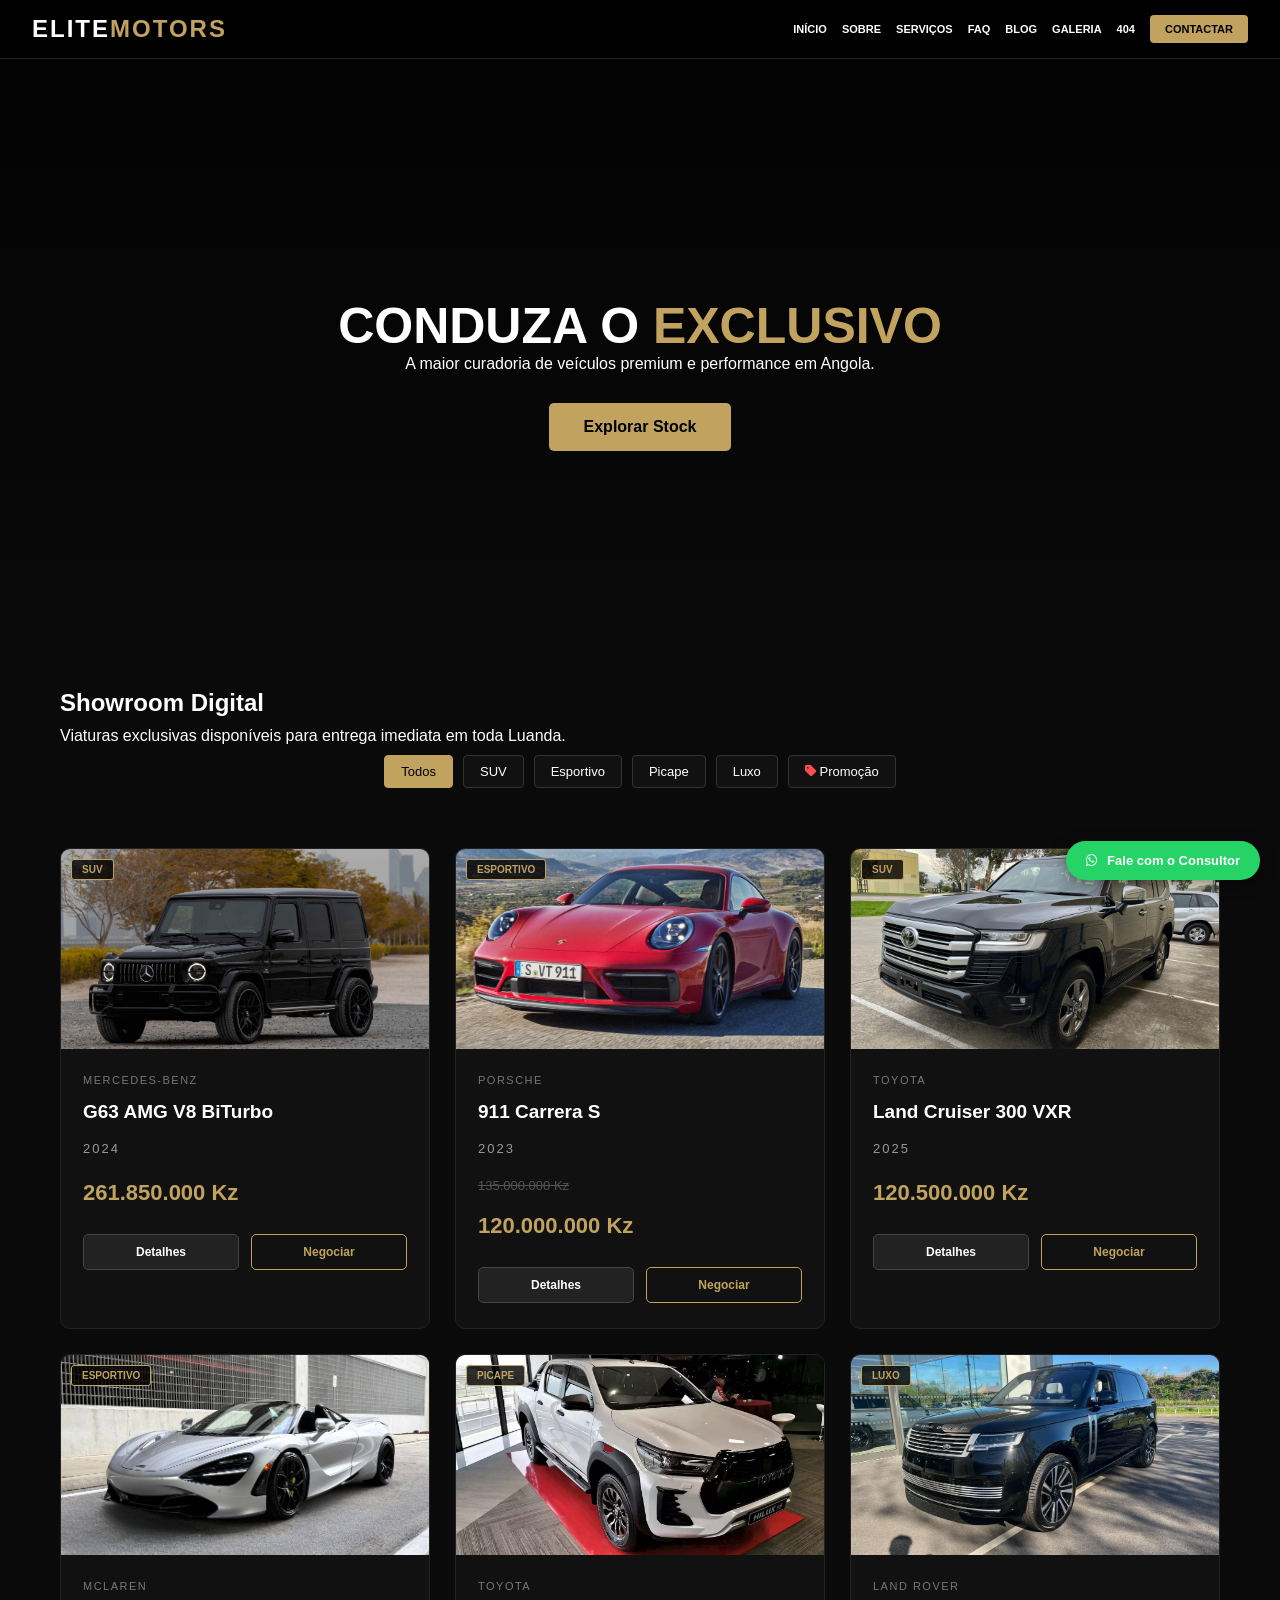
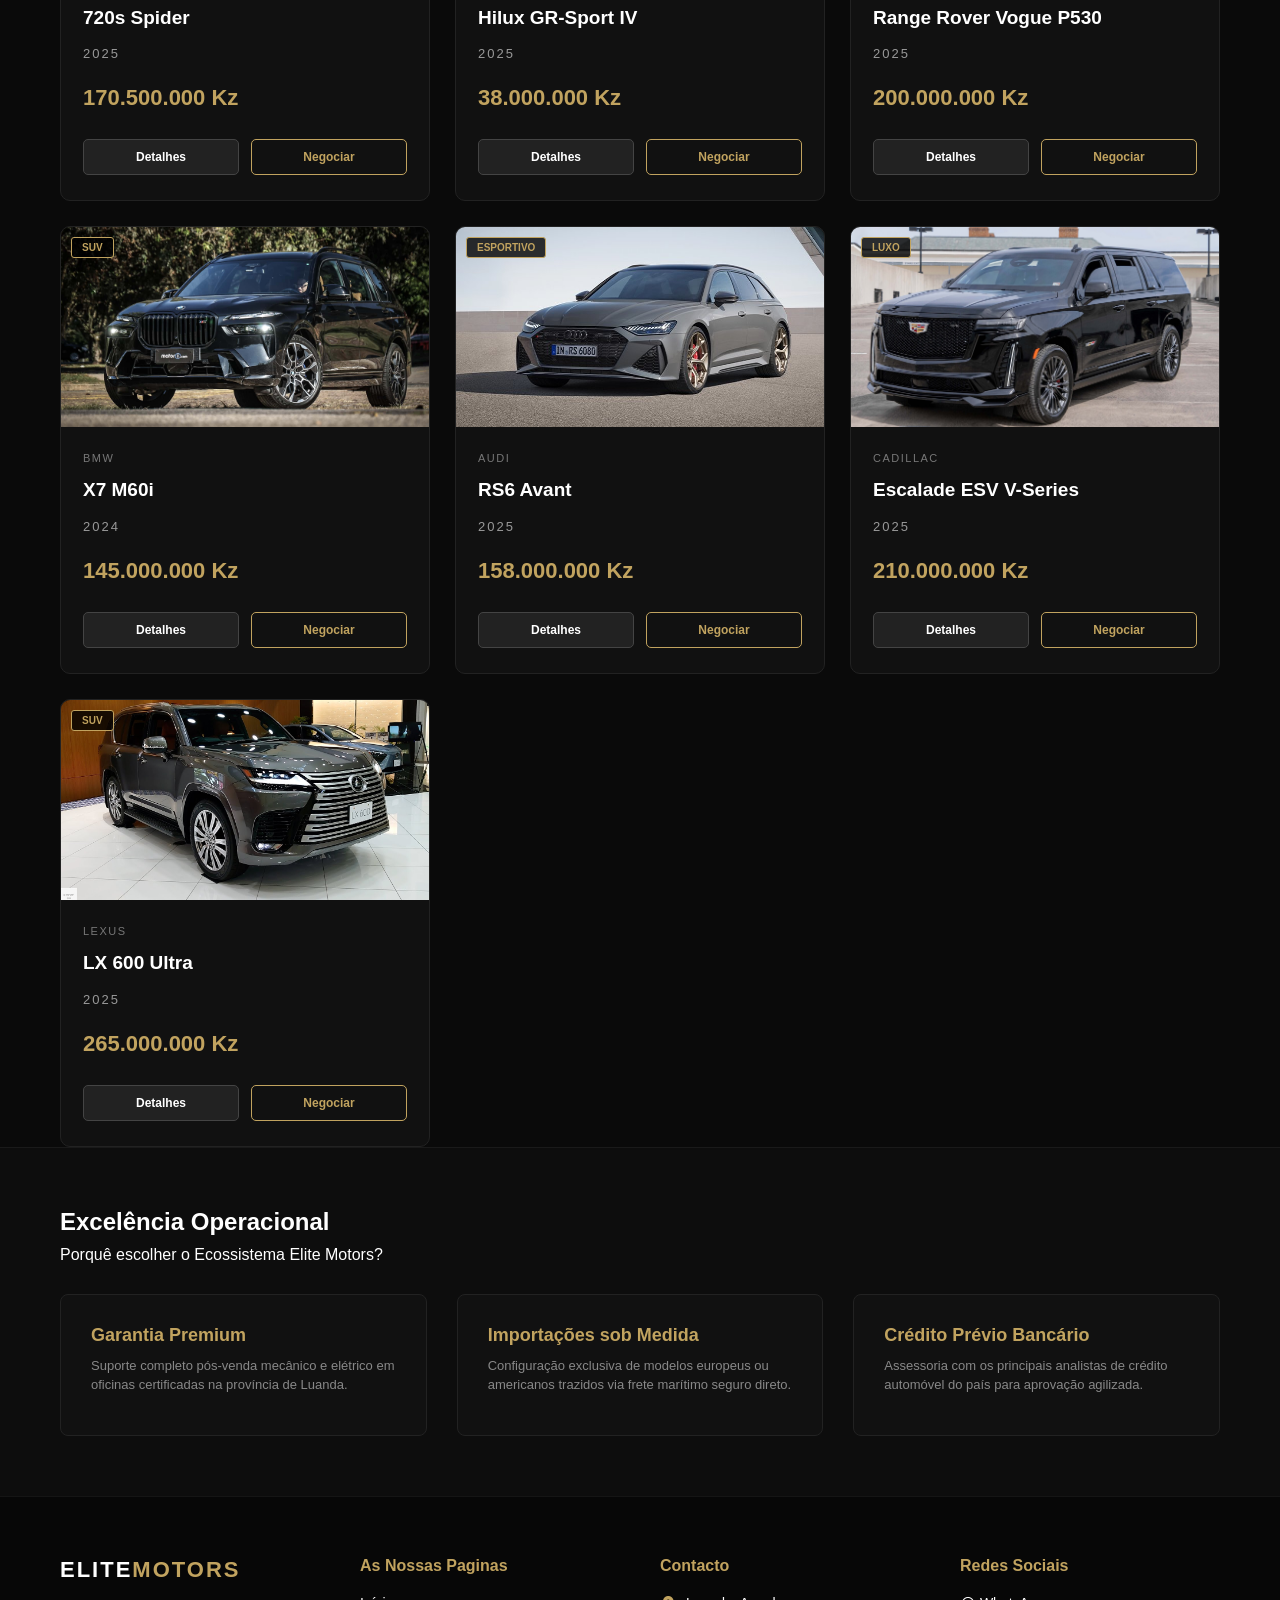
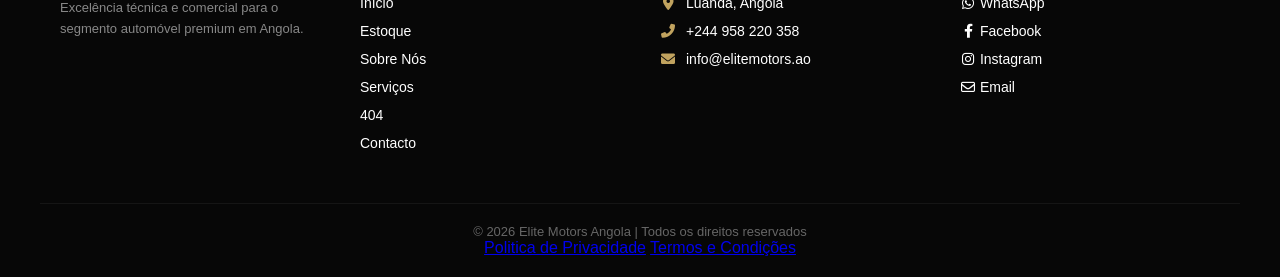
==== html/index.html @ 28da3665 "Add files via upload" ====
<!DOCTYPE html>
<html lang="pt-br">
<head>
    <meta charset="UTF-8">
    <meta name="viewport" content="width=device-width, initial-scale=1.0">
    <title>Elite Motors | Showroom Premium Luanda</title>
    <link rel="stylesheet" href="../css/style.css">
    <link rel="stylesheet" href="https://cdnjs.cloudflare.com/ajax/libs/font-awesome/6.0.0/css/all.min.css">
</head>
<body>
    <header class="header">
        <div class="header-container">
            <h1 class="logo">Elite<span>MOTORS</span></h1>
            <nav class="nav">
                <a href="index.html">Início</a>
                <a href="sobre.html">Sobre</a>
                <a href="servicos.html">Serviços</a>
                <a href="faq.html">faq</a>
                <a href="blog.html">blog</a>
                <a href="galeria.html">Galeria</a>
                <a href="404.html">404</a>
                <a href="contactos.html" class="btn-contato">Contactar</a>
            </nav>
        </div>
    </header>

    <section class="hero-main">
        <div class="container">
            <div class="hero-content">
                <h1>CONDUZA O <span>EXCLUSIVO</span></h1>
                <p>A maior curadoria de veículos premium e performance em Angola.</p>
                <a href="#estoque" class="btn-primary">Explorar Stock</a>
            </div>
        </div>
    </section>

    <main class="container" id="estoque">
        <div class="section-header">
            <h2>Showroom Digital</h2>
            <p>Viaturas exclusivas disponíveis para entrega imediata em toda Luanda.</p>
        </div>

        <div class="filter-tabs">
            <a href="#" class="filter-btn active">Todos</a>
            <a href="#" class="filter-btn">SUV</a>
            <a href="#" class="filter-btn">Esportivo</a>
            <a href="#" class="filter-btn">Picape</a>
            <a href="#" class="filter-btn">Luxo</a>
            <a href="#" class="filter-btn promo-btn"><i class="fas fa-tag"></i> Promoção</a>
        </div>

        <div class="grid-car">
            
            <div class="card suv luxo" data-category="suv">
                <div class="card-img">
                    <img src="../img/g63.jpg" alt="Mercedes G63">
                    <span class="badge-tipo">SUV</span>
                </div>
                <div class="card-info">
                    <span class="marca-tag">MERCEDES-BENZ</span>
                    <h3>G63 AMG V8 BiTurbo</h3>
                    <div class="specs-pills">2024</div>
                    <p class="preco-tag">261.850.000 Kz</p>
                    <div class="card-buttons">
                        <button class="btn-details" onclick="openModal('g63')">Detalhes</button>
                        <a href="https://wa.me/244958220358" class="btn-card">Negociar</a>
                    </div>
                </div>
            </div>

            <div class="card esportivo promo-card" data-category="esportivo">
                <div class="card-img">
                    <img src="../img/911.jpg" alt="Porsche 911">
                    <span class="badge-tipo">Esportivo</span>
                </div>
                <div class="card-info">
                    <span class="marca-tag">PORSCHE</span>
                    <h3>911 Carrera S</h3>
                    <div class="specs-pills">2023</div>
                    <p class="preco-antigo">135.000.000 Kz</p>
                    <p class="preco-tag">120.000.000 Kz</p>
                    <div class="card-buttons">
                        <button class="btn-details" onclick="openModal('p911')">Detalhes</button>
                        <a href="https://wa.me/244958220358" class="btn-card">Negociar</a>
                    </div>
                </div>
            </div>

            <div class="card suv" data-category="suv">
                <div class="card-img">
                    <img src="../img/lc.jpeg" alt="Toyota LC 300">
                    <span class="badge-tipo">SUV</span>
                </div>
                <div class="card-info">
                    <span class="marca-tag">TOYOTA</span>
                    <h3>Land Cruiser 300 VXR</h3>
                    <div class="specs-pills">2025</div>
                    <p class="preco-tag">120.500.000 Kz</p>
                    <div class="card-buttons">
                        <button class="btn-details" onclick="openModal('lc300')">Detalhes</button>
                        <a href="https://wa.me/244958220358" class="btn-card">Negociar</a>
                    </div>
                </div>
            </div>

            <div class="card esportivo luxo" data-category="esportivo">
                <div class="card-img">
                    <img src="../img/720s.jpg" alt="McLaren 720s">
                    <span class="badge-tipo">Esportivo</span>
                </div>
                <div class="card-info">
                    <span class="marca-tag">MCLAREN</span>
                    <h3>720s Spider</h3>
                    <div class="specs-pills">2025</div>
                    <p class="preco-tag">170.500.000 Kz</p>
                    <div class="card-buttons">
                        <button class="btn-details" onclick="openModal('mclaren')">Detalhes</button>
                        <a href="https://wa.me/244958220358" class="btn-card">Negociar</a>
                    </div>
                </div>
            </div>

            <div class="card picape" data-category="picape">
                <div class="card-img">
                    <img src="../img/hilux.jpg" alt="Hilux GR-Sport">
                    <span class="badge-tipo">Picape</span>
                </div>
                <div class="card-info">
                    <span class="marca-tag">TOYOTA</span>
                    <h3>Hilux GR-Sport IV</h3>
                    <div class="specs-pills">2025</div>
                    <p class="preco-tag">38.000.000 Kz</p>
                    <div class="card-buttons">
                        <button class="btn-details" onclick="openModal('hilux')">Detalhes</button>
                        <a href="https://wa.me/244958220358" class="btn-card">Negociar</a>
                    </div>
                </div>
            </div>

            <div class="card suv luxo" data-category="luxo">
                <div class="card-img">
                    <img src="../img/vogue.jpeg" alt="Range Rover Vogue">
                    <span class="badge-tipo">Luxo</span>
                </div>
                <div class="card-info">
                    <span class="marca-tag">LAND ROVER</span>
                    <h3>Range Rover Vogue P530</h3>
                    <div class="specs-pills">2025</div>
                    <p class="preco-tag">200.000.000 Kz</p>
                    <div class="card-buttons">
                        <button class="btn-details" onclick="openModal('vogue')">Detalhes</button>
                        <a href="https://wa.me/244958220358" class="btn-card">Negociar</a>
                    </div>
                </div>
            </div>

            <div class="card suv luxo" data-category="suv">
                <div class="card-img">
                    <img src="../img/x7.jpg" alt="BMW X7">
                    <span class="badge-tipo">SUV</span>
                </div>
                <div class="card-info">
                    <span class="marca-tag">BMW</span>
                    <h3>X7 M60i</h3>
                    <div class="specs-pills">2024</div>
                    <p class="preco-tag">145.000.000 Kz</p>
                    <div class="card-buttons">
                        <button class="btn-details" onclick="openModal('bmwx7')">Detalhes</button>
                        <a href="https://wa.me/244958220358" class="btn-card">Negociar</a>
                    </div>
                </div>
            </div>

            <div class="card esportivo luxo" data-category="esportivo">
                <div class="card-img">
                    <img src="../img/rs6.jpg" alt="Audi RS6">
                    <span class="badge-tipo">Esportivo</span>
                </div>
                <div class="card-info">
                    <span class="marca-tag">AUDI</span>
                    <h3>RS6 Avant</h3>
                    <div class="specs-pills">2025</div>
                    <p class="preco-tag">158.000.000 Kz</p>
                    <div class="card-buttons">
                        <button class="btn-details" onclick="openModal('audirs6')">Detalhes</button>
                        <a href="https://wa.me/244958220358" class="btn-card">Negociar</a>
                    </div>
                </div>
            </div>

            <div class="card suv luxo" data-category="luxo">
                <div class="card-img">
                    <img src="../img/escalade.jpg" alt="Cadillac Escalade">
                    <span class="badge-tipo">Luxo</span>
                </div>
                <div class="card-info">
                    <span class="marca-tag">CADILLAC</span>
                    <h3>Escalade ESV V-Series</h3>
                    <div class="specs-pills">2025</div>
                    <p class="preco-tag">210.000.000 Kz</p>
                    <div class="card-buttons">
                        <button class="btn-details" onclick="openModal('escalade')">Detalhes</button>
                        <a href="https://wa.me/244958220358" class="btn-card">Negociar</a>
                    </div>
                </div>
            </div>

            <div class="card suv luxo" data-category="suv">
                <div class="card-img">
                    <img src="../img/lx600.jpg" alt="Lexus LX 600">
                    <span class="badge-tipo">SUV</span>
                </div>
                <div class="card-info">
                    <span class="marca-tag">LEXUS</span>
                    <h3>LX 600 Ultra</h3>
                    <div class="specs-pills">2025</div>
                    <p class="preco-tag">265.000.000 Kz</p>
                    <div class="card-buttons">
                        <button class="btn-details" onclick="openModal('lx600')">Detalhes</button>
                        <a href="https://wa.me/244958220358" class="btn-card">Negociar</a>
                    </div>
                </div>
            </div>

        </div>
    </main>

    <section class="home-marketing-section">
        <div class="container">
            <h2 >Excelência Operacional</h2>
            <p>Porquê escolher o Ecossistema Elite Motors?</p>
            <div class="marketing-grid">
                <div class="marketing-card">
                    <h3>Garantia Premium</h3>
                    <p>Suporte completo pós-venda mecânico e elétrico em oficinas certificadas na província de Luanda.</p>
                </div>
                <div class="marketing-card">
                    <h3>Importações sob Medida</h3>
                    <p>Configuração exclusiva de modelos europeus ou americanos trazidos via frete marítimo seguro direto.</p>
                </div>
                <div class="marketing-card">
                    <h3>Crédito Prévio Bancário</h3>
                    <p>Assessoria com os principais analistas de crédito automóvel do país para aprovação agilizada.</p>
                </div>
            </div>
        </div>
    </section>

    <div id="carModal" class="modal">
        <div class="modal-content">
            <span class="close-modal">&times;</span>
            <div class="modal-grid">
                
                <div class="modal-gallery">
                    <img id="mainModalImg" src="" alt="Destaque">
                    <div class="thumb-container" id="thumbContainer"></div>
                </div>
                
                <div class="modal-info-side">
                    <h2 id="modalTitle">Nome do Carro</h2>
                    <p class="modal-price" id="modalPrice">0 Kz</p>
                    
                    <div class="specs-grid">
                        <div class="spec-box"><strong>Ano:</strong> <span id="specAno"></span></div>
                        <div class="spec-box"><strong>Cor:</strong> <span id="specCor"></span></div>
                        <div class="spec-box"><strong>Transmissão:</strong> <span id="specTrans"></span></div>
                        <div class="spec-box"><strong>Combustível:</strong> <span id="specFuel"></span></div>
                        <div class="spec-box"><strong>Quilometragem:</strong> <span id="specKm"></span></div>
                    </div>

                    <div class="finance-simulator">
                        <h3>Simular Crédito Automóvel</h3>
                        <div class="sim-field">
                            <label for="financeDownpayment">Entrada Inicial (Kz):</label>
                            <input type="number" id="financeDownpayment" value="0" oninput="calculateFinance()">
                        </div>
                        <div class="sim-field">
                            <label for="financeMonths">Prazo de Pagamento:</label>
                            <select id="financeMonths" name="financeMonths" onchange="calculateFinance()">
                                <option value="12">12 Meses</option>
                                <option value="24">24 Meses</option>
                                <option value="36" selected>36 Meses</option>
                                <option value="48">48 Meses</option>
                                <option value="60">60 Meses</option>
                            </select>
                        </div>
                        <div class="sim-result">
                            <p>Prestação Estimada:</p>
                            <span id="monthlyInstallment">0 Kz / mês</span>
                            <small id="simError"></small>
                        </div>
                    </div>
                    <a href="https://wa.me/244958220358" class="btn-primary">Reservar Agora</a>
                </div>
            </div>
        </div>
    </div>

   <footer class="footer-premium">
    <div class="footer-container">
        
        <!-- Coluna 1: Logo e Slogan -->
        <div class="footer-column footer-brand">
            <h2 class="logo">Elite<span>MOTORS</span></h2>
            <p class="footer-slogan">Excelência técnica e comercial para o segmento automóvel premium em Angola.</p>
        </div>
        
        <!-- Coluna 2: Links Rápidos -->
        <div class="footer-column">
            <h3>As nossas paginas</h3>
            <ul class="footer-links">
                <li><a href="index.html">Início</a></li>
                <li><a href="index.html#estoque">Estoque</a></li>
                <li><a href="sobre.html">Sobre Nós</a></li>
                <li><a href="servicos.html">Serviços</a></li>
                <li><a href="404.html">404</a></li>
                <li><a href="contactos.html">Contacto</a></li>
            </ul>
        </div>
        
        <!-- Coluna 3: Contactos Oficiais -->
        <div class="footer-column">
            <h3>Contacto</h3>
            <ul class="footer-info">
                <li><i class="fas fa-map-marker-alt"></i> Luanda, Angola</li>
                <li><i class="fas fa-phone-alt"></i> +244 958 220 358</li>
                <li><i class="fas fa-envelope"></i> info@elitemotors.ao</li>
            </ul>
        </div>
        
        <!-- Coluna 4: Redes Sociais -->
        <div class="footer-column">
        <h3>Redes sociais</h3>
        <ul class="footer-socials">
        <li><a href="https://wa.me/244958220358" target="_blank" rel="noopener"><i class="fab fa-whatsapp"></i> WhatsApp</a></li>
        <li><a href="https://facebook.com" target="_blank" rel="noopener"><i class="fab fa-facebook-f"></i> Facebook</a></li>
        <li><a href="https://instagram.com" target="_blank" rel="noopener"><i class="fab fa-instagram"></i> Instagram</a></li>
        <li><a href="mailto:info@elitemotors.ao"><i class="far fa-envelope"></i> Email</a></li>
     </ul>
    </div>
    
    </div>

    <!-- Linha de Direitos Autorais inferior -->
    <div class="footer-bottom">
        <p>&copy; 2026 Elite Motors Angola | Todos os direitos reservados</p>
        <div>
            <a href="politica.html">Politica de Privacidade</a>
            <a href="termos.html">Termos e Condições</a>
        </div>
    </div>
</footer>

    <a href="https://wa.me/244958220358" class="whatsapp-fixed">
        <i class="fab fa-whatsapp"></i>
        <span>Fale com o Consultor</span>
    </a>
    <script src="../js/script.js"></script>
</body>
</html>
---- css/style.css ----
/* =========================================
   1.CONFIGURAÇÕES GERAIS
   ========================================= */
:root {
    --gold: #c1a35f;
    --dark-bg: #0a0a0a;
    --card-bg: #111111;
    --white: #ffffff;
    --promo-red: #ff4d4d;
    --transition: 0.3s ease;
}

* { 
    margin: 0; 
    padding: 0; 
    box-sizing: border-box; 
}

body { 
    background: var(--dark-bg); 
    color: var(--white); 
    font-family: 'Inter', sans-serif; 
    overflow-x: hidden; 
}

.container { 
    max-width: 1200px; 
    margin: 0 auto; 
    padding: 0 20px;
}

/* =========================================
   2. HEADER, LOGO E MENU DE NAVEGAÇÃO
   ========================================= */
.header { 
    background: rgba(0,0,0,0.95); 
    padding: 15px 0; 
    position: sticky; 
    top: 0; 
    z-index: 1000; 
    border-bottom: 1px solid #222; 
    width: 100%;
}

.header-container { 
    display: flex; 
    justify-content: space-between; 
    align-items: center; 
    max-width: 95%; 
    margin: 0 auto; 
}

.logo { 
    font-size: 24px; 
    letter-spacing: 2px; 
    text-transform: uppercase; 
    font-weight: 900; 
}

.logo span { 
    color: var(--gold); 
}

.nav { 
    display: flex; 
    align-items: center; 
    gap: 15px; 
}

.nav a { 
    color: #fff; 
    text-decoration: none; 
    font-size: 11px; 
    text-transform: uppercase; 
    font-weight: 600; 
    transition: var(--transition);
}

.nav a:hover {
    color: var(--gold);
}

.btn-contato { 
    background: var(--gold); 
    color: #000 !important; 
    padding: 8px 15px; 
    border-radius: 4px; 
    font-weight: bold;
}

.btn-contato:hover {
    background: #fff;
}

/* =========================================
   3. SECÇÃO HERO (PRINCIPAL E SUB-PÁGINAS)
   ========================================= */
.hero-main { 
    height: 70vh; 
    background: linear-gradient(rgba(0,0,0,0.7), var(--dark-bg)), url('https://images.unsplash.com/photo-1503376780353-7e6692767b70?auto=format&fit=crop&q=80&w=1920') center/cover; 
    display: flex; 
    align-items: center; 
    text-align: center; 
}

.hero-content h1 { 
    font-size: 50px; 
    font-weight: 900; 
}

.hero-content span { 
    color: var(--gold); 
}

.hero-sub {
    padding: 60px 0; 
    text-align: center; 
}

.btn-primary { 
    background: var(--gold); 
    color: #000; 
    padding: 15px 35px; 
    text-decoration: none; 
    font-weight: bold; 
    border-radius: 5px; 
    display: inline-block; 
    margin-top: 20px; 
    border: none; 
    cursor: pointer; 
    transition: var(--transition);
}

.btn-primary:hover {
    background: #fff;
}

/* =========================================
   4. FILTROS DE PESQUISA (SHOWROOM)
   ========================================= */
.filter-tabs { 
    display: flex; 
    justify-content: center; 
    gap: 10px; 
    margin-bottom: 30px; 
    flex-wrap: wrap;
}

.filter-btn { 
    background: #111; 
    color: #fff; 
    padding: 8px 16px; 
    text-decoration: none; 
    border-radius: 4px; 
    border: 1px solid #333; 
    font-size: 13px; 
    transition: var(--transition);
}

.filter-btn.active, .filter-btn:hover { 
    background: var(--gold); 
    color: #000; 
    border-color: var(--gold);
}

.promo-btn i {
    color: var(--promo-red);
}

/* =========================================
   5. GRID DO SHOWROOM E CARDS DE VIATURAS
   ========================================= */
.container h2, 
.container p {
    margin-bottom: 10px;
}

.grid-car { 
    display: grid; 
    grid-template-columns: repeat(auto-fill, minmax(300px, 1fr)); 
    gap: 25px; 
    margin-top: 60px; 
}

.card { 
    background: var(--card-bg); 
    border-radius: 10px; 
    overflow: hidden; 
    border: 1px solid #222; 
    transition: transform var(--transition);
}

.card:hover {
    transform: translateY(-5px);
}

.card-img { 
    height: 200px; 
    width: 100%; 
    position: relative; 
    overflow: hidden;
    background: #1a1a1a;
}

.card-img img { 
    width: 100%; 
    height: 100%; 
    object-fit: cover; 
}

.badge-tipo {
    position: absolute;
    top: 10px;
    left: 10px;
    background: rgba(0,0,0,0.8);
    color: var(--gold);
    padding: 4px 10px;
    font-size: 10px;
    font-weight: bold;
    text-transform: uppercase;
    border-radius: 3px;
    border: 1px solid var(--gold);
}

.card-info { 
    padding: 25px 22px; 
    display: flex;
    flex-direction: column;
    gap: 8px; 
}

.marca-tag { 
    font-size: 11px; 
    color: #777; 
    display: block; 
    text-transform: uppercase; 
    letter-spacing: 1.5px;
    margin-bottom: 2px; 
}

.card-info h3 { 
    font-size: 19px; 
    margin: 4px 0 8px 0; 
    font-weight: 700;
    line-height: 1.3;
}

.specs-pills { 
    font-size: 13px; 
    color: #999; 
    margin-bottom: 14px; 
    letter-spacing: 2px; 
    font-weight: 500;
}

.preco-antigo { 
    font-size: 13px; 
    color: #555; 
    text-decoration: line-through; 
    margin-bottom: -4px;
}

.preco-tag { 
    font-size: 22px; 
    font-weight: 900; 
    color: var(--gold); 
    margin-top: 2px; 
    margin-bottom: 10px;
}

.card-buttons { 
    display: flex; 
    gap: 12px; 
    margin-top: 10px; 
}

.btn-card { 
    flex: 1; 
    border: 1px solid var(--gold); 
    color: var(--gold); 
    text-align: center; 
    padding: 10px; 
    text-decoration: none; 
    border-radius: 5px; 
    font-weight: bold; 
    font-size: 12px; 
    transition: var(--transition);
}

.btn-card:hover {
    background: var(--gold);
    color: #000;
}

.btn-details { 
    flex: 1; 
    background: #222; 
    color: #fff; 
    border: 1px solid #444; 
    padding: 10px; 
    border-radius: 5px; 
    cursor: pointer; 
    font-weight: bold; 
    font-size: 12px; 
    transition: var(--transition);
}

.btn-details:hover {
    background: #333;
    border-color: #555;
}

/* =========================================
   6. MODAL DETALHES + CALCULADORA FINANCIAMENTO
   ========================================= */
.modal { 
    display: none; 
    position: fixed; 
    z-index: 2000; 
    left: 0; 
    top: 0; 
    width: 100%; 
    height: 100%; 
    background: rgba(0,0,0,0.95); 
    -webkit-backdrop-filter: blur(8px); 
    backdrop-filter: blur(8px); 
}

.modal-content { 
    background: #111; 
    margin: 2% auto; 
    width: 90%; 
    max-width: 900px; 
    padding: 30px; 
    border-radius: 10px; 
    position: relative; 
    border: 1px solid #333; 
    max-height: 95vh; 
    overflow-y: auto; 
}

.close-modal { 
    position: absolute; 
    top: 15px; 
    right: 20px; 
    font-size: 30px; 
    cursor: pointer; 
    color: #fff; 
    transition: var(--transition);
}

.close-modal:hover {
    color: var(--promo-red);
}

.modal-grid { 
    display: grid; 
    grid-template-columns: 1fr 1fr; 
    gap: 30px; 
}

@media (max-width: 768px) { 
    .modal-grid { grid-template-columns: 1fr; } 
    .modal-content { margin: 5% auto; padding: 15px; }
}

.modal-gallery img { 
    width: 100%; 
    height: 300px; 
    object-fit: cover; 
    border-radius: 5px; 
    border: 1px solid #222;
}

.thumb-container { 
    display: flex; 
    gap: 10px; 
    margin-top: 10px; 
    overflow-x: auto; 
    padding-bottom: 5px;
}

.thumb-container img { 
    width: 70px; 
    height: 50px; 
    object-fit: cover; 
    cursor: pointer; 
    opacity: 0.5; 
    border-radius: 3px;
    transition: var(--transition);
    border: 1px solid #333;
}

.thumb-container img:hover { 
    opacity: 1; 
    border-color: var(--gold);
}

.specs-grid { 
    display: grid; 
    grid-template-columns: 1fr 1fr; 
    gap: 10px; 
    margin: 20px 0; 
    background: #1a1a1a; 
    padding: 15px; 
    border-radius: 5px; 
}

.spec-box { 
    font-size: 13px; 
    color: #ccc; 
}

.spec-box strong { 
    color: var(--gold); 
}

.modal-price { 
    font-size: 24px; 
    font-weight: 900; 
    color: var(--gold); 
}

/* Simulador de Crédito */
.finance-simulator { 
    background: #161616; 
    border: 1px solid #252525; 
    border-radius: 8px; 
    padding: 15px; 
    margin-top: 20px; 
}

.finance-simulator h3 { 
    font-size: 13px; 
    margin-bottom: 12px; 
    color: var(--white); 
    text-transform: uppercase; 
    letter-spacing: 1px; 
    border-bottom: 1px solid #252525; 
    padding-bottom: 5px; 
}

.sim-field { 
    margin-bottom: 10px; 
    display: flex; 
    flex-direction: column; 
    gap: 4px; 
}

.sim-field label { 
    font-size: 11px; 
    color: #888; 
}

.sim-field input, .sim-field select { 
    background: #222; 
    border: 1px solid #333; 
    color: #fff; 
    padding: 8px; 
    border-radius: 5px; 
    outline: none; 
    font-family: inherit; 
    font-size: 13px; 
}

.sim-field input:focus { 
    border-color: var(--gold); 
}

.sim-result { 
    background: #0a0a0a; 
    padding: 12px; 
    border-radius: 6px; 
    text-align: center; 
    margin-top: 10px; 
    border-left: 3px solid var(--gold); 
}

.sim-result p { 
    font-size: 11px; 
    color: #888; 
}

.sim-result span { 
    font-size: 18px; 
    font-weight: 900; 
    color: var(--gold); 
}

/* =========================================
   7.    SECÇÕES DE MARKETING
   ========================================= */
.home-marketing-section { 
    padding: 60px 0; 
    background: #0d0d0d; 
    border-top: 1px solid #1a1a1a; 
}

.marketing-grid { 
    display: grid; 
    grid-template-columns: repeat(auto-fit, minmax(250px, 1fr)); 
    gap: 30px; 
    margin-top: 30px; 
}

.marketing-card { 
    background: #111; 
    padding: 30px; 
    border-radius: 8px; 
    border: 1px solid #222; 
}

.marketing-card h3 { 
    color: var(--gold); 
    margin-bottom: 10px; 
    font-size: 18px; 
}

.marketing-card p { 
    color: #888; 
    font-size: 13px; 
    line-height: 1.5;
}

/* =========================================
   8. ESTRUTURA RESTRITA PARA GALERIA DE ENTREGAS
   ========================================= */
.gallery-grid-page { 
    display: grid; 
    grid-template-columns: repeat(auto-fill, minmax(220px, 1fr)); 
    gap: 20px; 
    margin: 30px 0; 
}

.gallery-item { 
    background: var(--card-bg);
    border-radius: 6px; 
    border: 1px solid #222; 
    overflow: hidden;
}

.gallery-item a {
    display: block;
    height: 150px; 
    overflow: hidden;
}

.gallery-item img { 
    width: 100%; 
    height: 100%; 
    object-fit: cover; 
    transition: transform var(--transition);
}

.gallery-item:hover img {
    transform: scale(1.05);
}

/* =========================================
   9. RESOLUÇÃO PARA AS IMAGENS DO BLOG
   ========================================= */
.blog-container {
    max-width: 900px; 
    margin: 40px auto;
    padding: 0 20px;
}

.blog-post {
    background: var(--card-bg);
    border: 1px solid #222;
    border-radius: 8px;
    overflow: hidden;
    margin-bottom: 40px;
}

.blog-post-img {
    width: 100%;
    height: 380px; 
    overflow: hidden;
}

.blog-post-img img {
    width: 100%;
    height: 100%;
    object-fit: cover; 
    display: block;
}

.blog-post-content {
    padding: 30px;
}

.blog-meta {
    font-size: 12px;
    color: var(--gold);
    text-transform: uppercase;
    letter-spacing: 1px;
    margin-bottom: 10px;
    display: block;
}

.blog-post-content h2 {
    font-size: 26px;
    margin-bottom: 15px;
    color: var(--white);
}

.blog-post-content p {
    color: #aaa;
    line-height: 1.6;
    font-size: 15px;
    margin-bottom: 20px;
}

.blog-grid {
    display: grid;
    grid-template-columns: repeat(auto-fit, minmax(300px, 1fr));
    gap: 25px;
    margin-top: 30px;
}

.blog-grid .blog-post-img {
    height: 200px; 
}

/* =========================================
   10. ELEMENTOS DE SUPORTE E RODAPÉ
   ========================================= */
.whatsapp-fixed { 
    position: fixed; 
    bottom: 20px; 
    right: 20px; 
    background: #25d366; 
    color: #fff; 
    padding: 12px 20px; 
    border-radius: 50px; 
    display: flex; 
    align-items: center; 
    gap: 10px; 
    text-decoration: none; 
    font-weight: bold; 
    font-size: 13px;
    z-index: 999; 
    box-shadow: 0 4px 15px rgba(0,0,0,0.5);
    transition: transform var(--transition);
}

.whatsapp-fixed:hover {
    transform: scale(1.05);
}

.footer { 
    background: #050505; 
    padding: 40px 0; 
    border-top: 1px solid #111; 
}

/* =========================================
   11. PÁGINA 404
   ========================================= */
.error-page-wrapper {
    display: flex;
    flex-direction: column;
    justify-content: center;
    align-items: center;
    text-align: center;
    min-height: 80vh;
    padding: 20px;
}

.error-page-wrapper h1 {
    font-size: 120px;
    font-weight: 900;
    color: var(--gold);
    line-height: 1;
    margin-bottom: 10px;
    letter-spacing: -2px;
}

.error-page-wrapper p {
    font-size: 20px;
    color: #ccc;
    margin-bottom: 80px !important; 
    font-weight: 400;
    max-width: 500px;
}

.error-page-wrapper .btn-primary {
    margin-top: 0 !important; 
}

/* =========================================
   12. MARKETING INTEGRADO - PÁGINA DE SERVIÇOS
   ========================================= */
.services-section {
    padding: 80px 0;
}

.services-title-area {
    text-align: center;
    margin-bottom: 50px;
}

.services-title-area h2 {
    font-size: 36px;
    font-weight: 900;
    text-transform: uppercase;
    letter-spacing: 1px;
}

.services-title-area h2 span {
    color: var(--gold);
}

.services-title-area p {
    color: #888;
    font-size: 16px;
    max-width: 600px;
    margin: 15px auto 0 auto;
}

.services-grid {
    display: grid;
    grid-template-columns: repeat(auto-fit, minmax(320px, 1fr));
    gap: 30px;
}

.service-card {
    background: var(--card-bg);
    border: 1px solid #222;
    border-radius: 8px;
    overflow: hidden;
    transition: border-color var(--transition);
}

.service-card:hover {
    border-color: var(--gold);
}

.service-img-wrapper {
    height: 220px;
    overflow: hidden;
    width: 100%;
}

.service-img-wrapper img {
    width: 100%;
    height: 100%;
    object-fit: cover;
    transition: transform var(--transition);
}

.service-card:hover .service-img-wrapper img {
    transform: scale(1.05);
}

.service-body {
    padding: 30px;
}

.service-body h3 {
    font-size: 22px;
    font-weight: 700;
    margin-bottom: 12px;
    color: var(--white);
}

.service-body p {
    color: #aaa;
    font-size: 14px;
    line-height: 1.6;
    margin-bottom: 20px;
}

.service-body .btn-card {
    display: block;
    width: 100%;
}

/* =========================================
   13. - SOBRE NÓS
   ========================================= */

.about-container {
    display: table;
    width: 100%;
    margin: 40px auto;
    border-spacing: 30px 0; 
}

.about-column-img,
.about-column-text {
    display: table-cell;
    vertical-align: middle; 
    width: 50%;
}

.about-showroom-img {
    width: 100%;
    height: 300px; 
    object-fit: cover;
    border-radius: 8px;
    border: 1px solid #1a1a1a;
    display: block;
}

.about-column-text h2 {
    font-size: 32px;
    font-weight: 900;
    margin-bottom: 15px;
    text-transform: uppercase;
}

.about-column-text h2 span {
    color: var(--gold);
}

.about-column-text p {
    color: #aaa;
    line-height: 1.6;
    font-size: 15px;
    margin-bottom: 15px;
}

/* =========================================
 14.  RODAPÉ PREMIUM 
========================================= */
.footer-premium {
    background: #070707;
    padding: 60px 0 20px 0;
    border-top: 1px solid #151515;
    font-family: 'Inter', sans-serif;
    width: 100%;
}

.footer-container {
    max-width: 1200px;
    margin: 0 auto;
    padding: 0 20px;
    display: flex;
    justify-content: space-between;
    align-items: flex-start;
    gap: 40px;
}

.footer-column {
    flex: 1;
}

.footer-brand .logo {
    font-size: 22px;
    margin-bottom: 15px;
}

.footer-slogan {
    color: #888;
    font-size: 13px;
    line-height: 1.6;
    max-width: 250px;
}

.footer-column h3 {
    color: var(--gold);
    font-size: 16px;
    font-weight: 700;
    margin-bottom: 20px;
    text-transform: capitalize;
}

.footer-links, 
.footer-info, 
.footer-socials {
    list-style: none;
    padding: 0;
    margin: 0;
}

.footer-links li, 
.footer-info li, 
.footer-socials li {
    margin-bottom: 12px;
    font-size: 14px;
    color: #fff;
    display: flex;
    align-items: center;
    gap: 10px;
}

.footer-links a, 
.footer-socials a {
    color: #fff;
    text-decoration: none;
    transition: color var(--transition);
}

.footer-links a:hover, 
.footer-socials a:hover {
    color: var(--gold);
}

/* Cores e ícones específicos da secção de contacto */
.footer-info i {
    color: var(--gold);
    width: 16px;
    text-align: center;
}

.footer-socials i {
    width: 16px;
    text-align: center;
}

/* Faixa de Copyright Inferior */
.footer-bottom {
    max-width: 1200px;
    margin: 40px auto 0 auto;
    padding: 20px 20px 0 20px;
    border-top: 1px solid #151515;
    text-align: center;
}

.footer-bottom p {
    color: #666;
    font-size: 13px;
}

/* Responsividade para ecrãs menores */
@media (max-width: 768px) {
    .footer-container {
        flex-direction: column;
        gap: 30px;
    }
    .footer-slogan {
        max-width: 100%;
    }
}

@media (max-width: 768px) {
    .about-container {
        display: block;
    }
    .about-column-img,
    .about-column-text {
        display: block;
        width: 100%;
        margin-bottom: 25px;
    }
    .about-showroom-img {
        height: 250px;
    }
}
    /* =========================================
   15. OTIMIZAÇÃO DA PÁGINA DE CONTACTOS
   ========================================= */
.contact-hero {
    text-align: center;
    padding: 40px 0;
}

.contact-hero h1 {
    font-size: 36px;
    font-weight: 900;
    text-transform: uppercase;
}

.contact-hero h1 span {
    color: var(--gold);
}

.contact-hero p {
    color: #888;
    margin-top: 10px;
    font-size: 15px;
}

/* Estrutura Principal Flexbox */
.contact-wrapper {
    display: flex;
    justify-content: space-between;
    align-items: flex-start;
    gap: 60px;
    margin-bottom: 60px;
}

.contact-column-form,
.contact-column-info {
    flex: 1;
}

.contact-column-form h2,
.contact-column-info h2 {
    font-size: 22px;
    font-weight: 700;
    margin-bottom: 25px;
    text-transform: uppercase;
    letter-spacing: 1px;
}

/* Estilização do Formulário */
.premium-form {
    display: flex;
    flex-direction: column;
    gap: 15px;
}

.premium-form input,
.premium-form select,
.premium-form textarea {
    width: 100%;
    background: #111;
    border: 1px solid #222;
    color: #fff;
    padding: 14px 18px;
    border-radius: 6px;
    font-family: inherit;
    font-size: 14px;
    outline: none;
    transition: border-color var(--transition);
}

.premium-form input:focus,
.premium-form select:focus,
.premium-form textarea:focus {
    border-color: var(--gold);
}

.premium-form select {
    cursor: pointer;
    appearance: none; 
    background-image: url("data:image/svg+xml;utf8,<svg fill='%23c1a35f' height='24' viewBox='0 0 24 24' width='24' xmlns='http://www.w3.org/2000/svg'><path d='M7 10l5 5 5-5z'/></svg>");
    background-repeat: no-repeat;
    background-position: right 15px center;
}

.form-submit-btn {
    width: 100%;
    text-align: center;
    padding: 14px;
    font-size: 14px;
    text-transform: uppercase;
    letter-spacing: 1px;
}

/* Estilização dos Blocos de Informação */
.info-block {
    margin-bottom: 20px;
}

.info-block h3 {
    font-size: 14px;
    color: var(--gold);
    text-transform: uppercase;
    margin-bottom: 5px;
    display: flex;
    align-items: center;
    gap: 10px;
}

.info-block p {
    color: #ccc;
    font-size: 15px;
}

.info-block ul {
    list-style: none;
    padding: 0;
}

.info-block ul li {
    font-size: 14px;
    color: #aaa;
    margin-bottom: 6px;
}

.info-block ul li span {
    color: #fff;
    font-weight: 600;
}

/* Caixa do Mapa Fictício */
.mock-map {
    background: #111;
    border: 1px solid #222;
    border-radius: 6px;
    height: 120px;
    display: flex;
    justify-content: center;
    align-items: center;
    color: #555;
    font-size: 13px;
    font-weight: 600;
    gap: 10px;
    margin-top: 10px;
}

/* Media Query para Dispositivos Móveis */
@media (max-width: 768px) {
    .contact-wrapper {
        flex-direction: column;
        gap: 40px;
    }
}
/* =========================================
   16. COMPLEMENTOS JAVASCRIPT (GALERIA PREMIUM DEFINITIVA)
   ========================================= */

/* Botão Voltar ao Topo */
#backToTop {
    position: fixed;
    bottom: 20px;
    left: 20px;
    background: var(--gold, #c1a35f);
    color: #000;
    border: none;
    width: 45px;
    height: 45px;
    border-radius: 50%;
    font-size: 16px;
    cursor: pointer;
    opacity: 0;
    visibility: hidden;
    transition: all 0.3s ease;
    z-index: 999;
    box-shadow: 0 4px 10px rgba(0,0,0,0.5);
}

#backToTop.show-btn {
    opacity: 1;
    visibility: visible;
}

#backToTop:hover {
    background: #fff;
    transform: translateY(-3px);
}

/* Menu Hambúrguer Responsivo */
.menu-toggle {
    display: none;
    background: none;
    border: none;
    color: #fff;
    font-size: 22px;
    cursor: pointer;
    transition: color 0.3s ease;
}

.menu-toggle:hover {
    color: var(--gold, #c1a35f);
}

@media (max-width: 768px) {
    .menu-toggle { display: block; }
    .nav {
        display: none;
        flex-direction: column;
        position: absolute;
        top: 100%;
        left: 0;
        width: 100%;
        background: rgba(10,10,10,0.98);
        padding: 20px;
        border-bottom: 1px solid #222;
        gap: 20px;
    }
    .nav-active { display: flex; }
}

/* Estrutura do Carrossel Dinâmico */
.gallery-slider-wrapper {
    position: relative;
    max-width: 950px; 
    margin: 40px auto;
    display: flex;
    align-items: center;
    padding: 0 15px;
}

.gallery-container {
    overflow: hidden;
    width: 100%;
    border-radius: 12px;
    border: 1px solid #222;
    background: #000;
    box-shadow: 0 12px 35px rgba(0, 0, 0, 0.7);
}

.gallery-track {
    display: flex;
    transition: transform 0.5s cubic-bezier(0.25, 0.46, 0.45, 0.94);
}

.gallery-slide-item {
    min-width: 100%;
    display: flex;
    flex-direction: column;
}

.gallery-slide-item a {
    width: 100%;
    display: block;
}

.gallery-slide-item img {
    width: 100%;
    height: auto; /* A imagem dita a sua própria altura proporcional */
    display: block;
}

/* Legenda Integrada ao Fundo da Imagem */
.galeria-info {
    background: #0e0e0e;
    padding: 22px 28px;
    border-top: 1px solid #1a1a1a;
    text-align: left;
}

.galeria-info h4 {
    font-size: 19px;
    color: #fff;
    margin: 0 0 4px 0;
    font-weight: 600;
    letter-spacing: 0.3px;
}

.galeria-info p {
    font-size: 13px;
    color: var(--gold, #c1a35f);
    margin: 0;
    font-weight: 500;
}

/* Botões de Navegação Atualizados */
.gallery-btn {
    position: absolute;
    top: 50%;
    transform: translateY(-50%);
    background: rgba(15, 15, 15, 0.9);
    border: 1px solid var(--gold, #c1a35f);
    color: var(--gold, #c1a35f);
    width: 46px;
    height: 46px;
    border-radius: 50%;
    cursor: pointer;
    z-index: 10;
    transition: all 0.2s ease;
    display: flex;
    justify-content: center;
    align-items: center;
}

.gallery-btn:hover {
    background: var(--gold, #c1a35f);
    color: #000;
    box-shadow: 0 0 15px rgba(193, 163, 95, 0.5);
}

.gallery-btn-prev { left: -23px; }
.gallery-btn-next { right: -23px; }

/* Ajustes responsivos para evitar que as setas saiam do ecrã em portáteis pequenos */
@media (max-width: 1024px) {
    .gallery-btn-prev { left: 5px; }
    .gallery-btn-next { right: 5px; }
}

/* =========================================
   18. PÁGINA DE PERGUNTAS FREQUENTES (FAQ PREMIUM)
   ========================================= */

/* Centraliza a secção e define margens limpas */
.content-page {
    padding: 60px 20px;
    background: #000;
}

.faq-container {
    max-width: 850px;
    margin: 0 auto;
    display: flex;
    flex-direction: column;
    gap: 16px; /* Afastamento elegante entre os blocos */
}

/* Bloco que envolve cada pergunta/resposta */
.faq-item {
    background: #0a0a0a;
    border: 1px solid #1a1a1a;
    border-radius: 8px;
    overflow: hidden;
    transition: all 0.3s ease;
}

/* Destaque suave ao passar o rato */
.faq-item:hover {
    border-color: #c1a35f; /* Dourado Elite Motors */
    box-shadow: 0 4px 15px rgba(193, 163, 95, 0.05);
}

/* Customização total do Botão da Pergunta */
.faq-question {
    width: 100%;
    background: #0e0e0e;
    border: none;
    outline: none;
    padding: 22px 28px;
    display: flex;
    justify-content: space-between;
    align-items: center;
    cursor: pointer;
    text-align: left;
    color: #fff;
    font-size: 16px;
    font-weight: 600;
    font-family: inherit;
    transition: background 0.3s ease, color 0.3s ease;
}

.faq-question:hover {
    background: #141414;
    color: #c1a35f;
}

/* Ícone de Seta do FontAwesome */
.faq-question i {
    font-size: 14px;
    color: #c1a35f;
    transition: transform 0.3s ease;
}

/* Painel de Resposta - Oculto com efeito colapsável suave */
.faq-answer {
    max-height: 0;
    overflow: hidden;
    background: #0a0a0a;
    transition: max-height 0.3s ease-out, opacity 0.2s ease;
    opacity: 0;
}

.faq-answer p {
    padding: 5px 28px 22px 28px;
    margin: 0;
    color: #b3b3b3;
    font-size: 15px;
    line-height: 1.6;
}

.faq-item.active {
    border-color: #c1a35f;
    background: #0d0d0d;
}

.faq-item.active .faq-answer {
    max-height: 200px; /* Altura máxima suficiente para o texto expandir */
    opacity: 1;
}

.faq-item.active .faq-question i {
    transform: rotate(180deg);
}
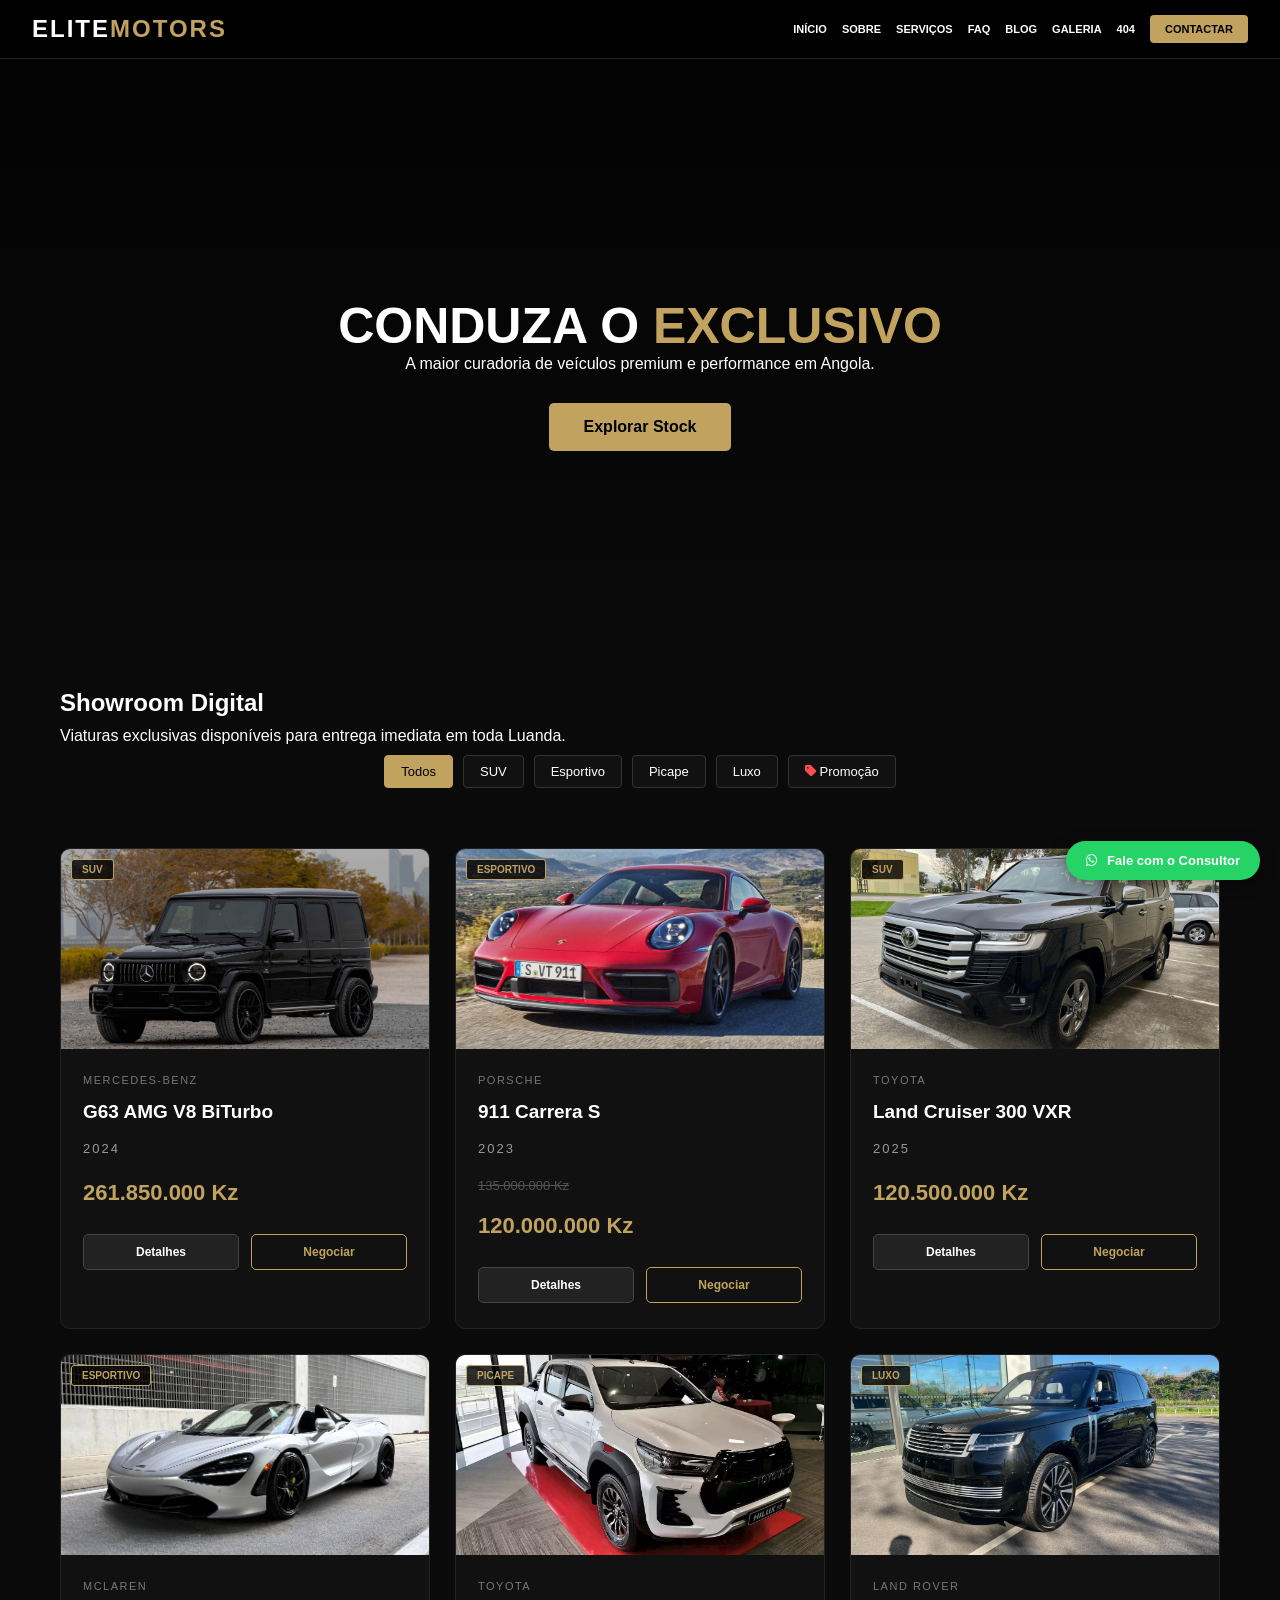
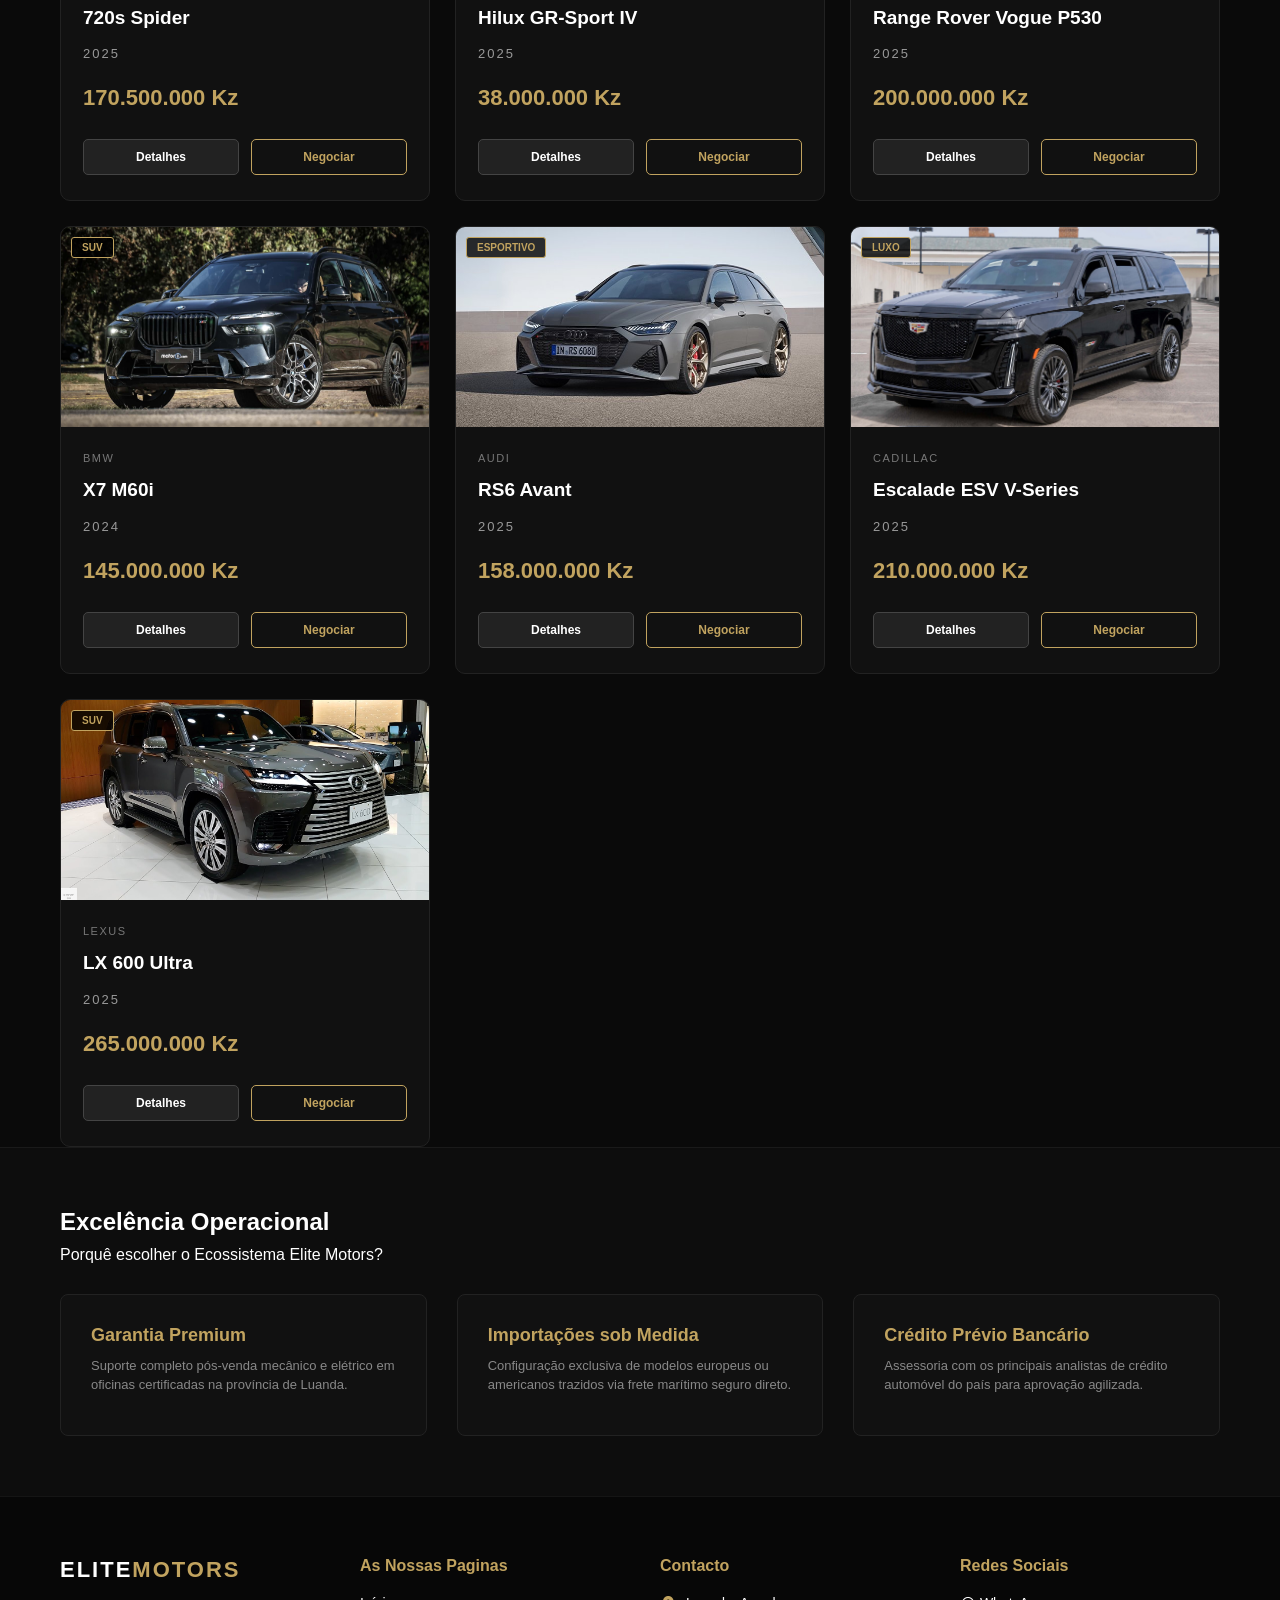
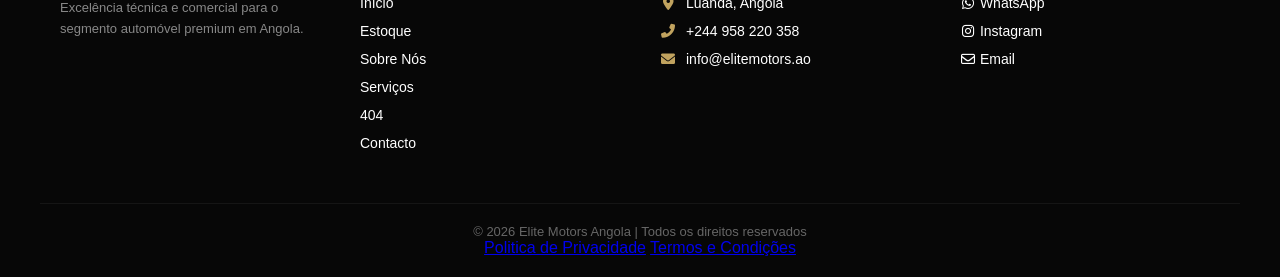
==== commit c8ae2ccd: "Update index.html" ====
--- a/html/index.html
+++ b/html/index.html
@@ -333,7 +333,6 @@
         <h3>Redes sociais</h3>
         <ul class="footer-socials">
         <li><a href="https://wa.me/244958220358" target="_blank" rel="noopener"><i class="fab fa-whatsapp"></i> WhatsApp</a></li>
-        <li><a href="https://facebook.com" target="_blank" rel="noopener"><i class="fab fa-facebook-f"></i> Facebook</a></li>
         <li><a href="https://instagram.com" target="_blank" rel="noopener"><i class="fab fa-instagram"></i> Instagram</a></li>
         <li><a href="mailto:info@elitemotors.ao"><i class="far fa-envelope"></i> Email</a></li>
      </ul>
@@ -357,4 +356,4 @@
     </a>
     <script src="../js/script.js"></script>
 </body>
-</html>+</html>
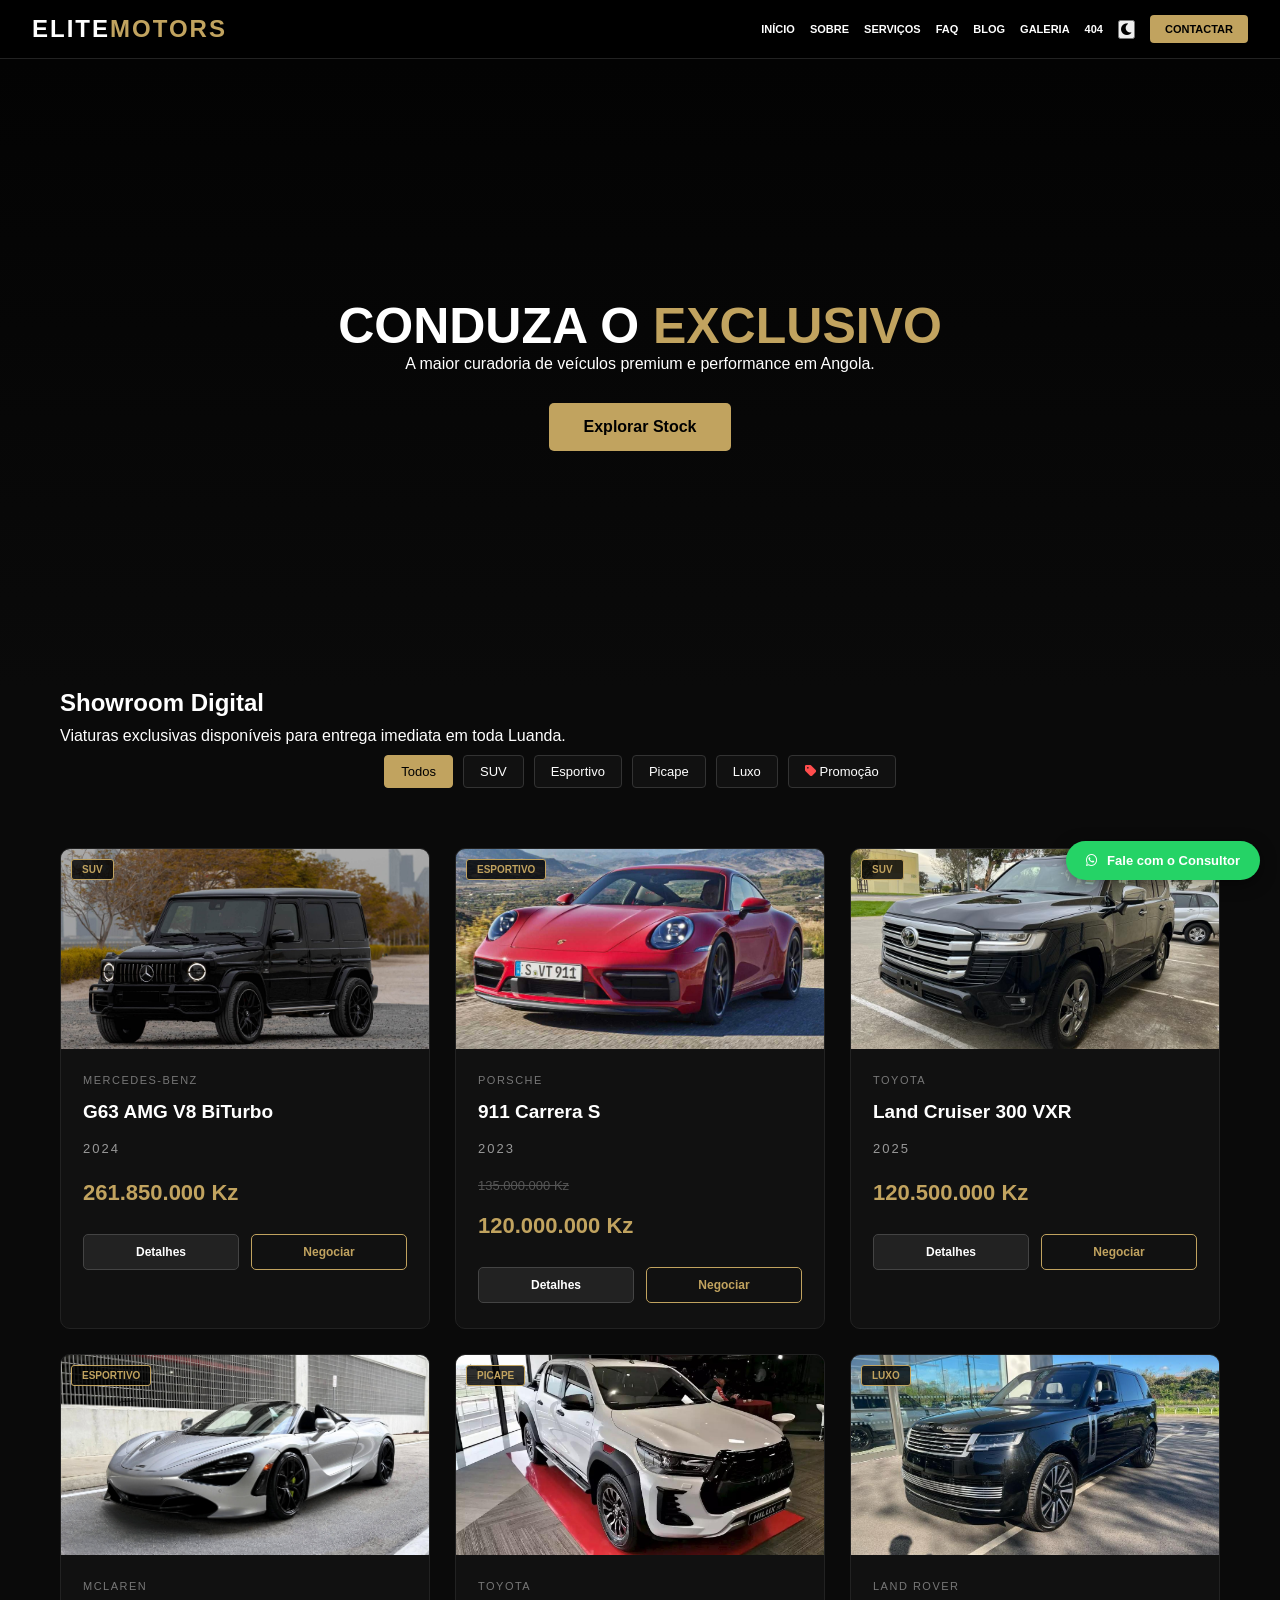
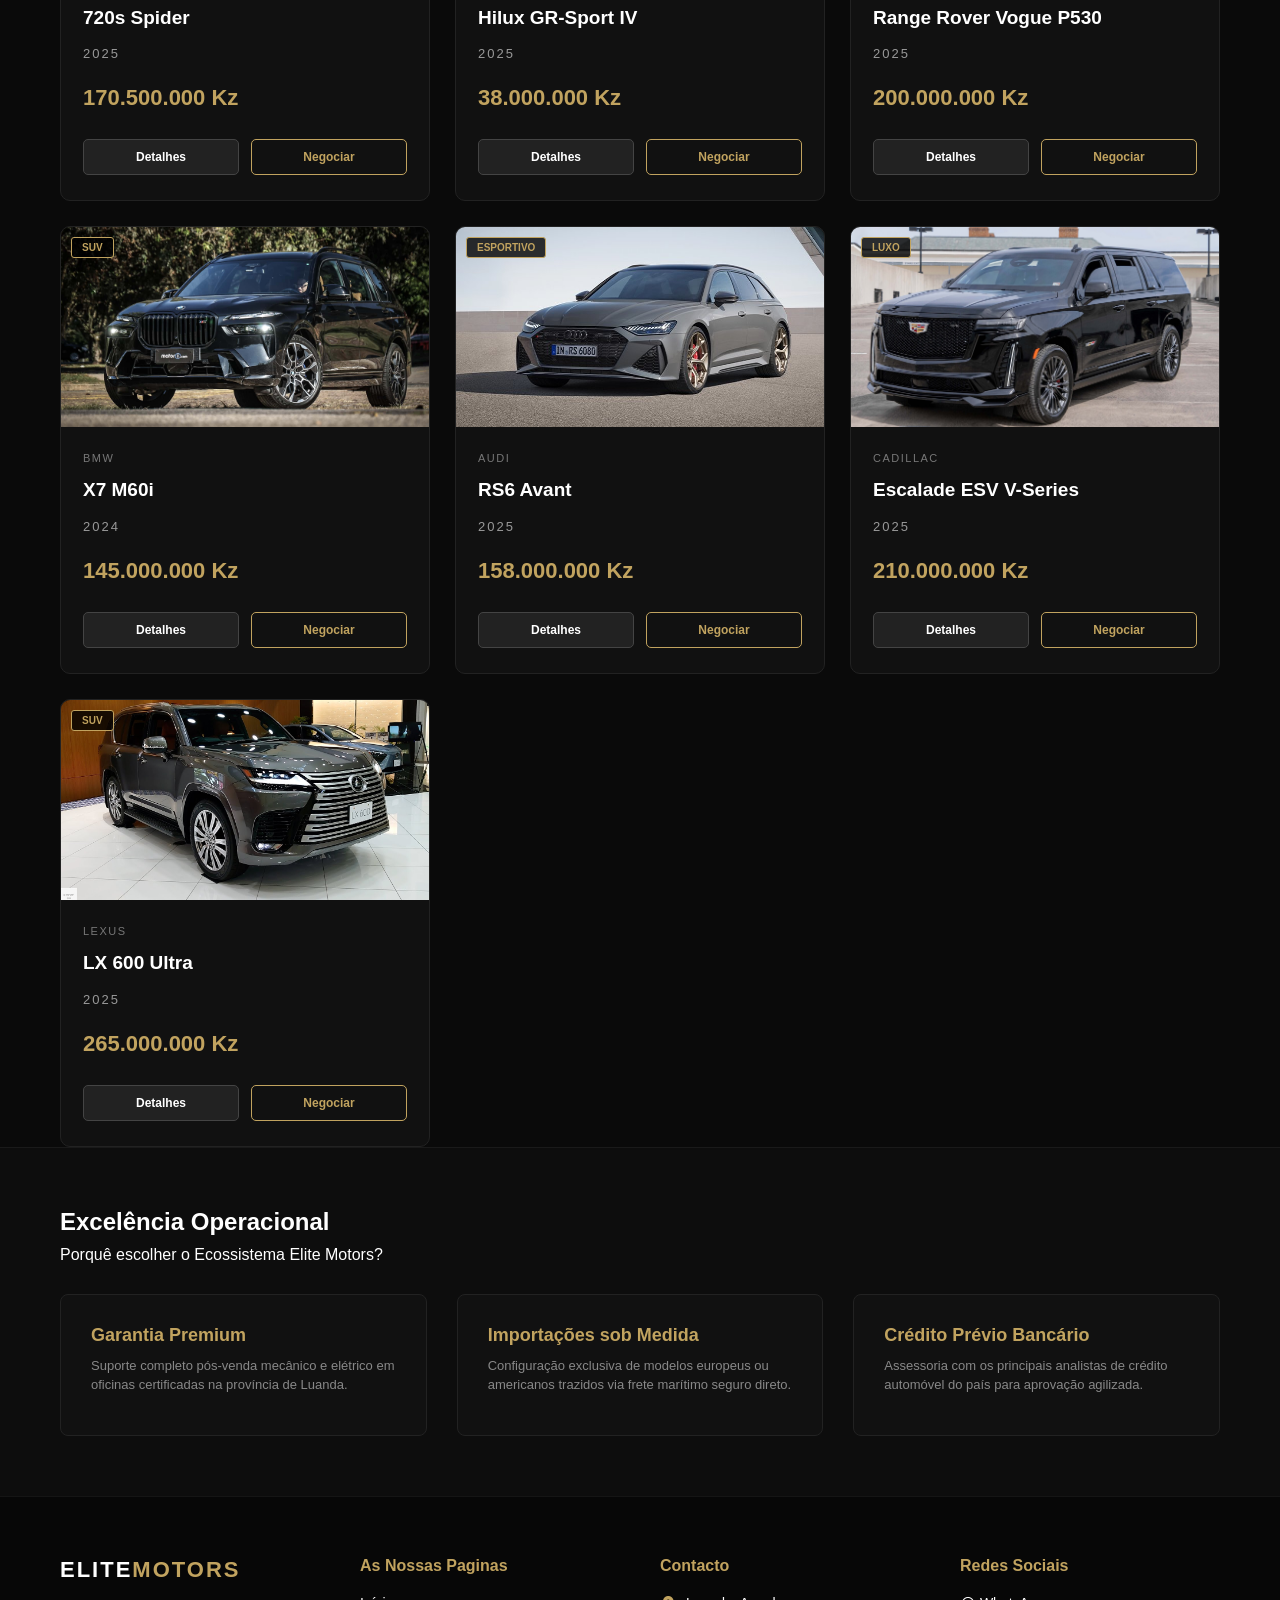
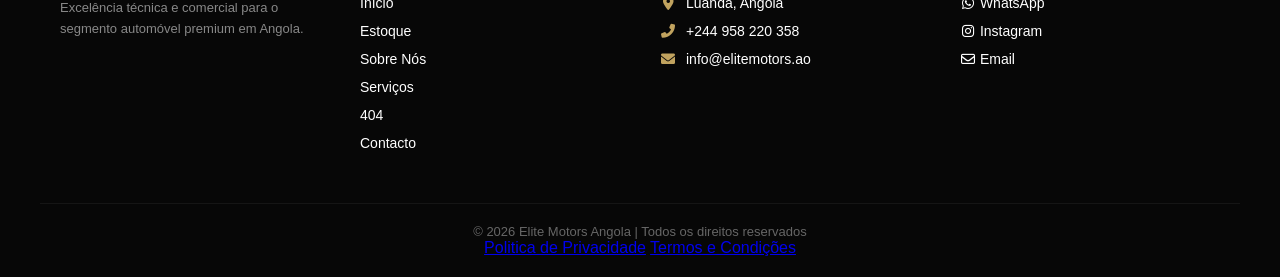
==== commit 0e40da18: "Update index.html" ====
--- a/html/index.html
+++ b/html/index.html
@@ -3,6 +3,14 @@
 <head>
     <meta charset="UTF-8">
     <meta name="viewport" content="width=device-width, initial-scale=1.0">
+<script async src="https://www.googletagmanager.com/gtag/js?id=G-RWSQGEW6M3"></script>
+<script>
+  window.dataLayer = window.dataLayer || [];
+  function gtag(){dataLayer.push(arguments);}
+  gtag('js', new Date());
+
+  gtag('config', 'G-RWSQGEW6M3');
+</script>
     <title>Elite Motors | Showroom Premium Luanda</title>
     <link rel="stylesheet" href="../css/style.css">
     <link rel="stylesheet" href="https://cdnjs.cloudflare.com/ajax/libs/font-awesome/6.0.0/css/all.min.css">
@@ -19,6 +27,9 @@
                 <a href="blog.html">blog</a>
                 <a href="galeria.html">Galeria</a>
                 <a href="404.html">404</a>
+                <button id="themeToggleBtn" class="btn-theme-toggle" title="Alterar Tema">
+                    <i class="fas fa-moon"></i>
+                </button>
                 <a href="contactos.html" class="btn-contato">Contactar</a>
             </nav>
         </div>
@@ -333,7 +344,7 @@
         <h3>Redes sociais</h3>
         <ul class="footer-socials">
         <li><a href="https://wa.me/244958220358" target="_blank" rel="noopener"><i class="fab fa-whatsapp"></i> WhatsApp</a></li>
-        <li><a href="https://instagram.com" target="_blank" rel="noopener"><i class="fab fa-instagram"></i> Instagram</a></li>
+        <li><a href="https://www.instagram.com/elitemotors194?igsh=bjB6aDEyOWJvNGc%3D&utm_source=qr" target="_blank" rel="noopener"><i class="fab fa-instagram"></i> Instagram</a></li>
         <li><a href="mailto:info@elitemotors.ao"><i class="far fa-envelope"></i> Email</a></li>
      </ul>
     </div>
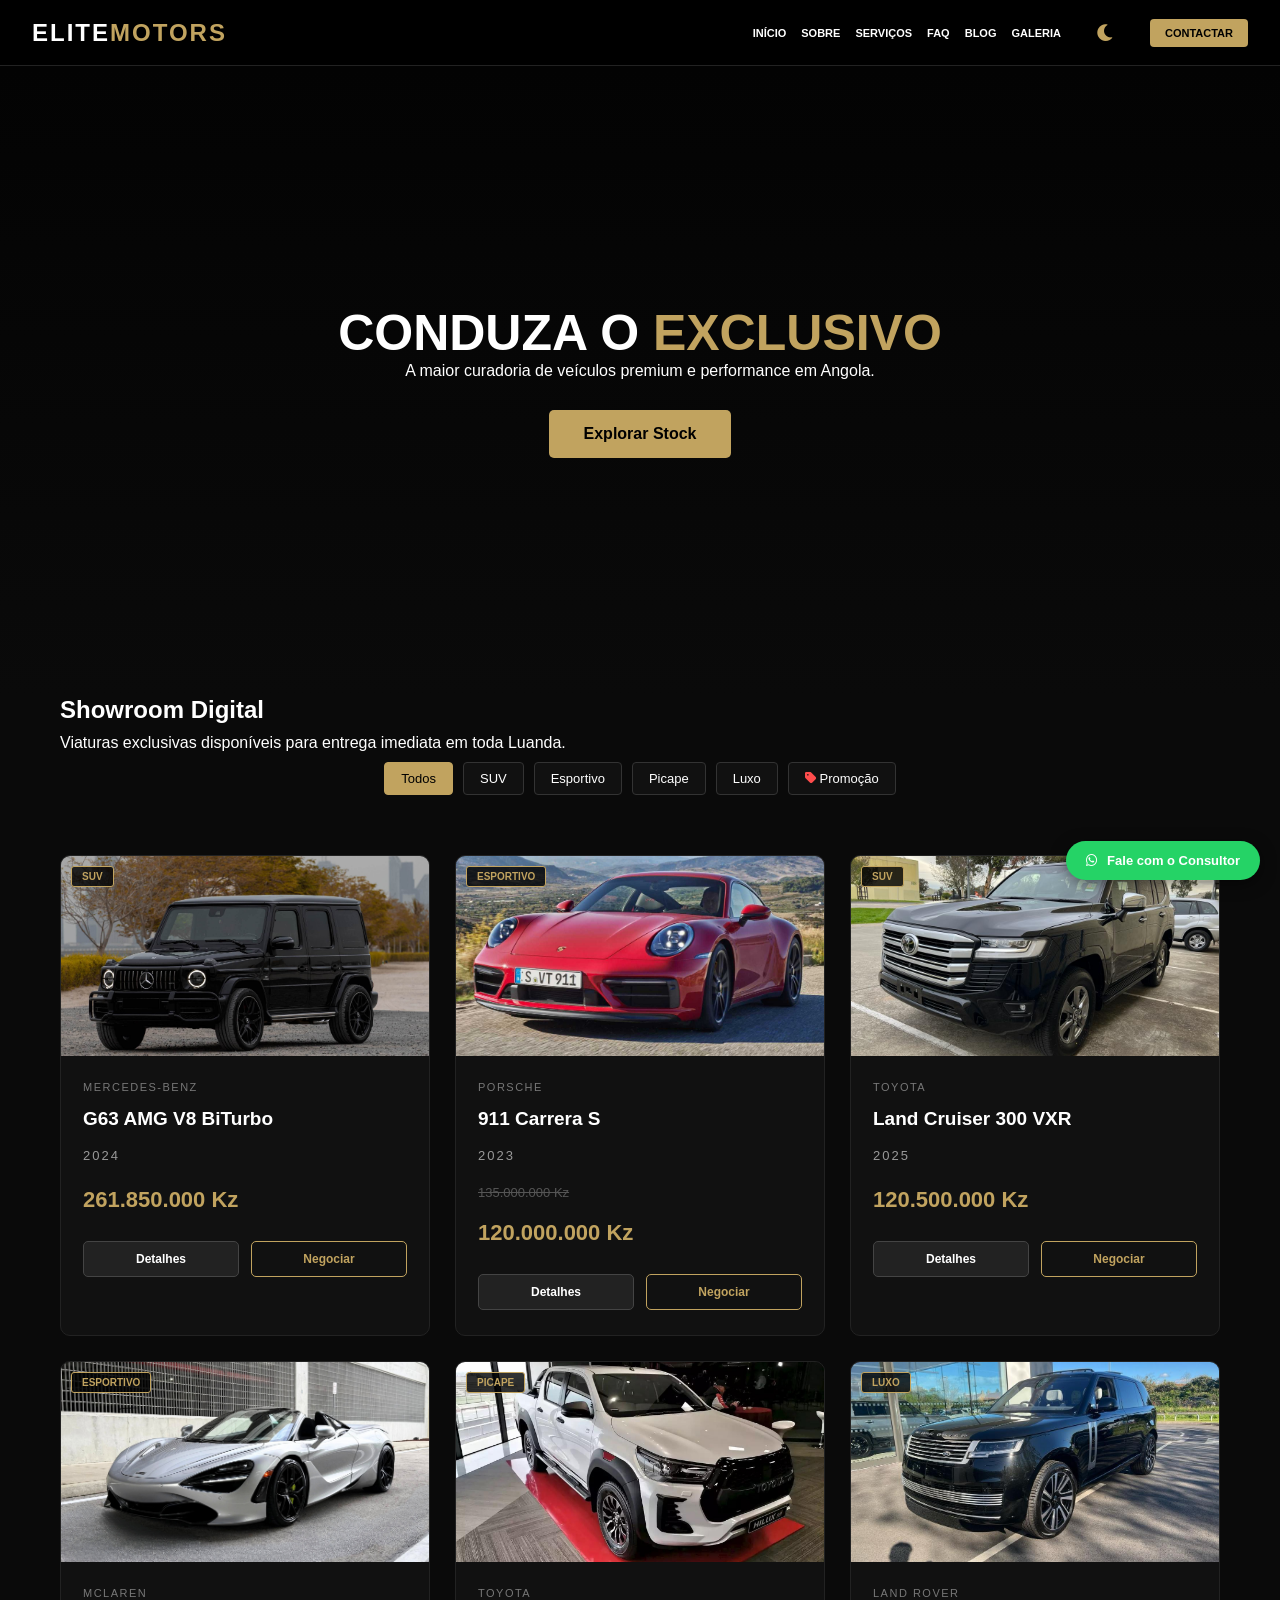
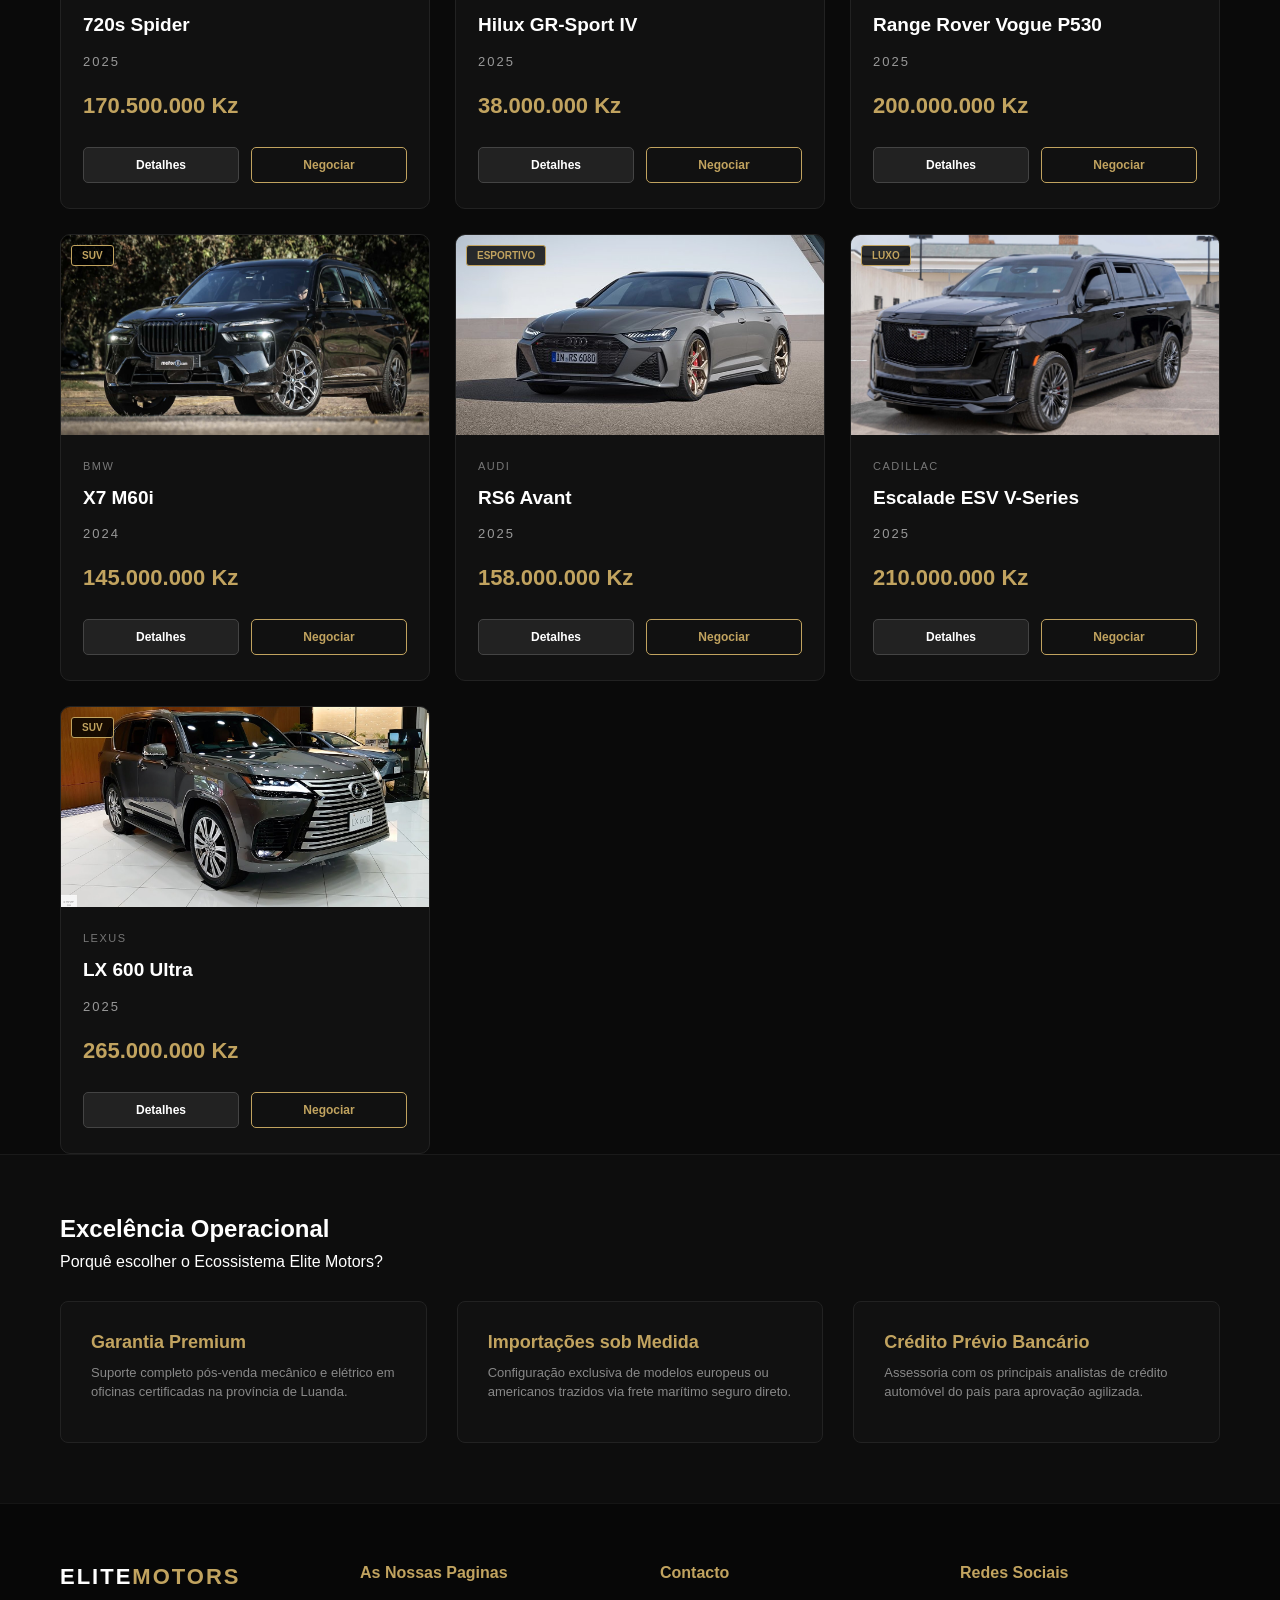
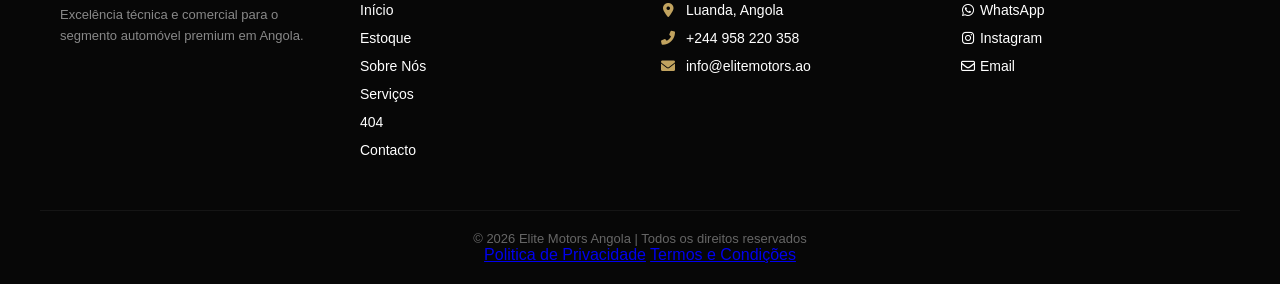
==== commit b48508ca: "Update index.html" ====
--- a/html/index.html
+++ b/html/index.html
@@ -26,7 +26,7 @@
                 <a href="faq.html">faq</a>
                 <a href="blog.html">blog</a>
                 <a href="galeria.html">Galeria</a>
-                <a href="404.html">404</a>
+    
                 <button id="themeToggleBtn" class="btn-theme-toggle" title="Alterar Tema">
                     <i class="fas fa-moon"></i>
                 </button>
--- a/css/style.css
+++ b/css/style.css
@@ -8,6 +8,18 @@
     --white: #ffffff;
     --promo-red: #ff4d4d;
     --transition: 0.3s ease;
+    --border-color: #1a1a1a;
+    --text-muted: #b3b3b3;
+    --bg-surface: #0e0e0e;
+}
+
+[data-theme="light"] {
+    --dark-bg: #f4f4f4;      
+    --white: #141414;         
+    --card-bg: #ffffff;      
+    --bg-surface: #eaeaea;    
+    --border-color: #d1d1d1;  
+    --text-muted: #555555;   
 }
 
 * { 
@@ -488,7 +500,7 @@
 }
 
 /* =========================================
-   7.    SECÇÕES DE MARKETING
+   7.     SECÇÕES DE MARKETING
    ========================================= */
 .home-marketing-section { 
     padding: 60px 0; 
@@ -1357,4 +1369,178 @@
 
 .faq-item.active .faq-question i {
     transform: rotate(180deg);
-}+}
+
+/* ==========================================================================
+   SISTEMA COMPLETO DE ADAPTAÇÃO PARA MODO CLARO (LIGHT MODE) - CORRIGIDO
+   ========================================================================== */
+
+/* 1. Elementos Estruturais e Fundos Principais */
+[data-theme="light"] body {
+    background-color: var(--dark-bg) !important;
+    color: var(--white) !important;
+}
+
+[data-theme="light"] .header, 
+[data-theme="light"] .hero-sub,
+[data-theme="light"] .home-marketing-section,
+[data-theme="light"] .content-page {
+    background-color: var(--bg-surface) !important;
+    border-bottom: 1px solid var(--border-color);
+}
+
+/* 2. Menu de Navegação e Links */
+[data-theme="light"] .nav a {
+    color: var(--white) !important;
+}
+[data-theme="light"] .nav a:hover {
+    color: var(--gold) !important;
+}
+
+/* 3. Showroom: Adaptação dos Cards de Carros */
+[data-theme="light"] .card {
+    background-color: var(--card-bg) !important;
+    border: 1px solid var(--border-color) !important;
+    box-shadow: 0 4px 12px rgba(0, 0, 0, 0.05);
+}
+
+[data-theme="light"] .card-info {
+    background-color: var(--card-bg) !important;
+}
+
+[data-theme="light"] .card-info h3 {
+    color: var(--white) !important;
+}
+
+[data-theme="light"] .preco-tag {
+    color: var(--gold) !important;
+}
+
+[data-theme="light"] .specs-pills {
+    color: var(--text-muted) !important;
+}
+
+/* 4. Página de FAQ (Acordião) */
+[data-theme="light"] .faq-item {
+    background-color: var(--card-bg) !important;
+    border-color: var(--border-color) !important;
+}
+
+[data-theme="light"] .faq-question {
+    background-color: var(--bg-surface) !important;
+    color: var(--white) !important;
+}
+
+[data-theme="light"] .faq-answer {
+    background-color: var(--card-bg) !important;
+}
+
+[data-theme="light"] .faq-answer p {
+    color: var(--text-muted) !important;
+}
+
+/* 5. Janela Modal de Detalhes e Simulador */
+[data-theme="light"] .modal-content {
+    background-color: var(--card-bg) !important;
+    color: var(--white) !important;
+    border-color: var(--border-color) !important;
+}
+
+[data-theme="light"] #modalTitle {
+    color: var(--white) !important;
+}
+
+[data-theme="light"] .specs-grid {
+    background-color: var(--bg-surface) !important;
+}
+
+[data-theme="light"] .spec-box {
+    color: var(--white) !important;
+}
+
+[data-theme="light"] .finance-simulator {
+    background-color: var(--bg-surface) !important;
+    border: 1px solid var(--border-color) !important;
+}
+
+[data-theme="light"] .finance-simulator h3,
+[data-theme="light"] .sim-field label {
+    color: var(--white) !important;
+}
+
+[data-theme="light"] .sim-field input,
+[data-theme="light"] .sim-field select {
+    background-color: var(--card-bg) !important;
+    border: 1px solid var(--border-color) !important;
+    color: var(--white) !important;
+}
+
+[data-theme="light"] .sim-result {
+    background-color: var(--bg-surface) !important;
+}
+
+/* 6. Secção de Marketing (Cards de Benefícios) */
+[data-theme="light"] .marketing-card {
+    background-color: var(--card-bg) !important;
+    border: 1px solid var(--border-color) !important;
+}
+
+[data-theme="light"] .marketing-card h3 {
+    color: var(--white) !important;
+}
+
+[data-theme="light"] .marketing-card p {
+    color: var(--text-muted) !important;
+}
+
+/* 7. Ajuste do Rodapé Premium */
+[data-theme="light"] .footer-premium {
+    background-color: var(--bg-surface) !important;
+    border-top: 1px solid var(--border-color);
+}
+
+[data-theme="light"] .footer-column h3 {
+    color: var(--gold) !important;
+}
+
+[data-theme="light"] .footer-column p,
+[data-theme="light"] .footer-slogan,
+[data-theme="light"] .footer-links a,
+[data-theme="light"] .footer-info li,
+[data-theme="light"] .footer-links li {
+    color: var(--white) !important;
+}
+
+/* 8. Adaptação da Página Sobre Nós */
+[data-theme="light"] .about-column-text p {
+    color: var(--text-muted) !important;
+}
+
+[data-theme="light"] .about-column-text h2 {
+    color: var(--white) !important;
+}
+
+[data-theme="light"] .about-showroom-img {
+    border: 1px solid var(--border-color) !important;
+}
+
+/* ==========================================================================
+   ESTILO DO BOTÃO DO MENU
+   ========================================================================== */
+.btn-theme-toggle {
+    background: none;
+    border: none;
+    color: var(--gold);
+    font-size: 1.2rem;
+    cursor: pointer;
+    padding: 0.5rem;
+    margin: 0 12px;
+    display: inline-flex;
+    align-items: center;
+    justify-content: center;
+    transition: transform 0.2s ease;
+}
+
+.btn-theme-toggle:hover {
+    transform: scale(1.15);
+}
